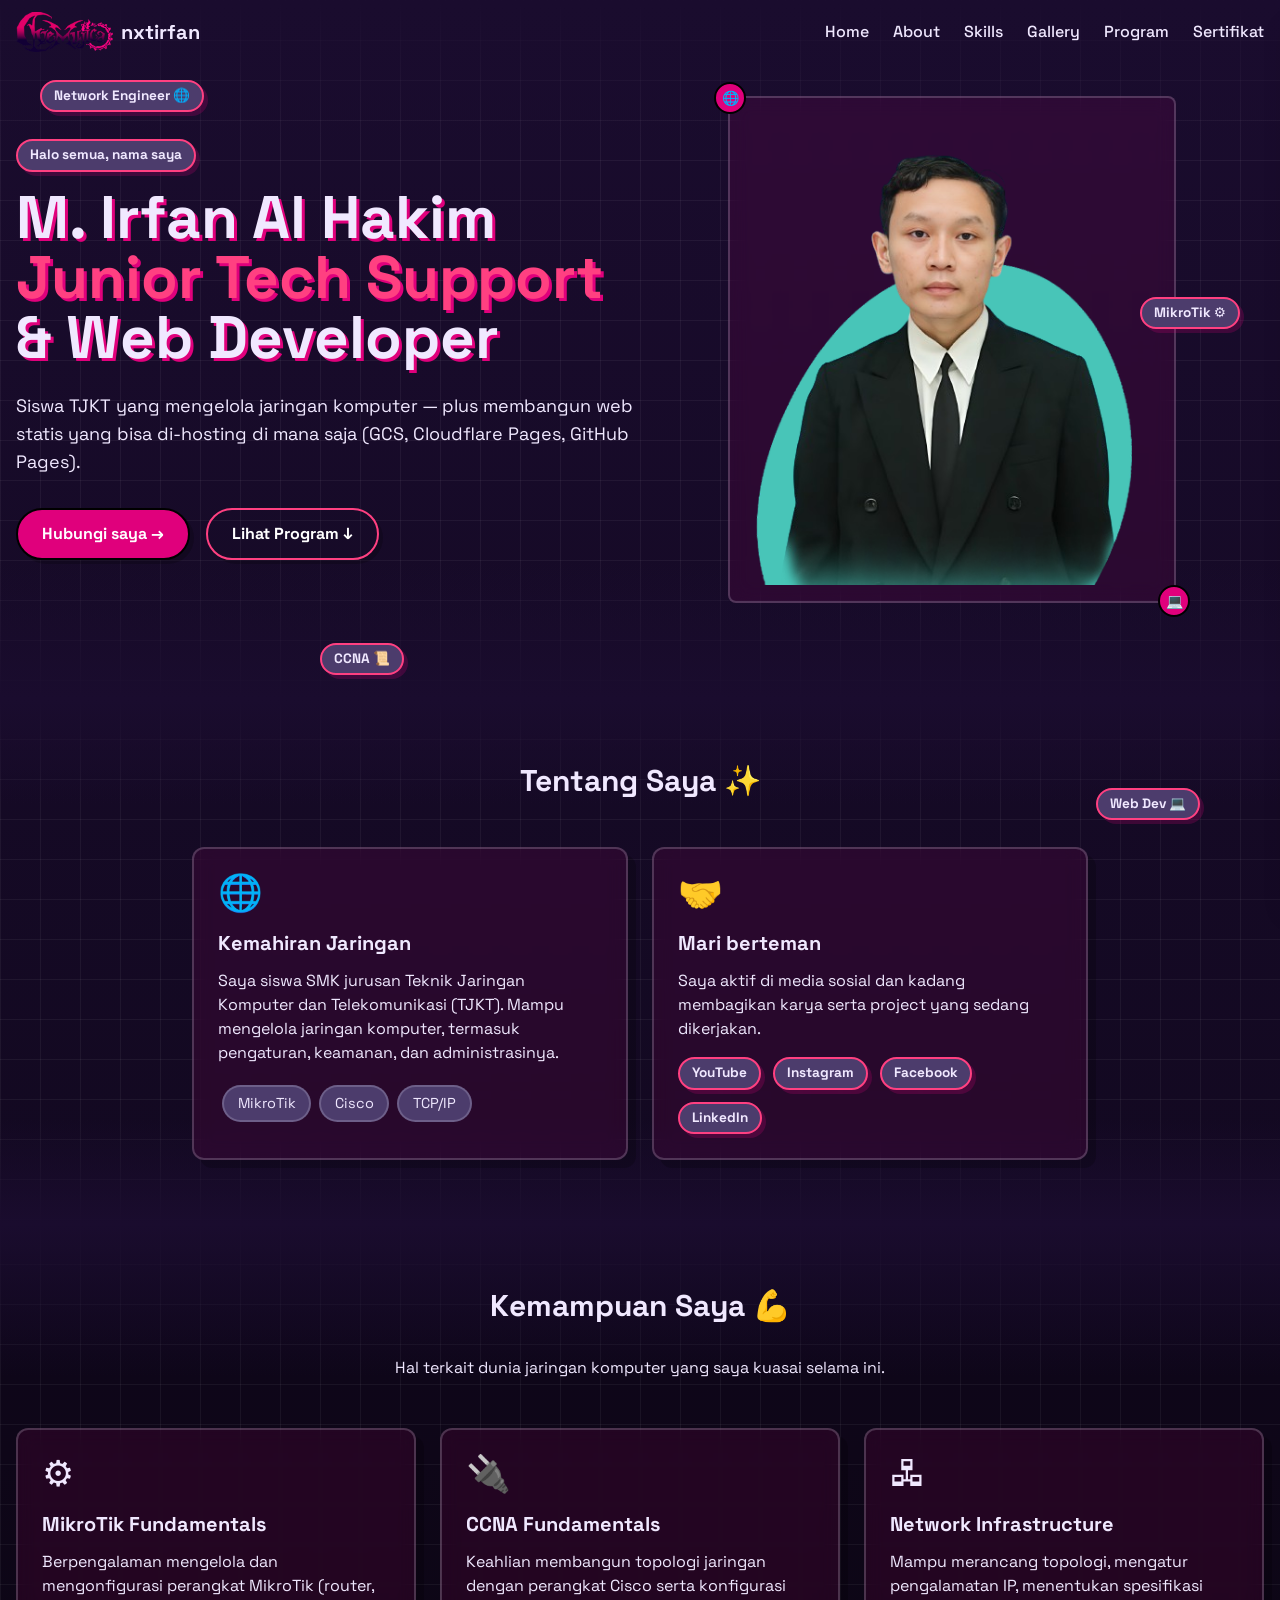
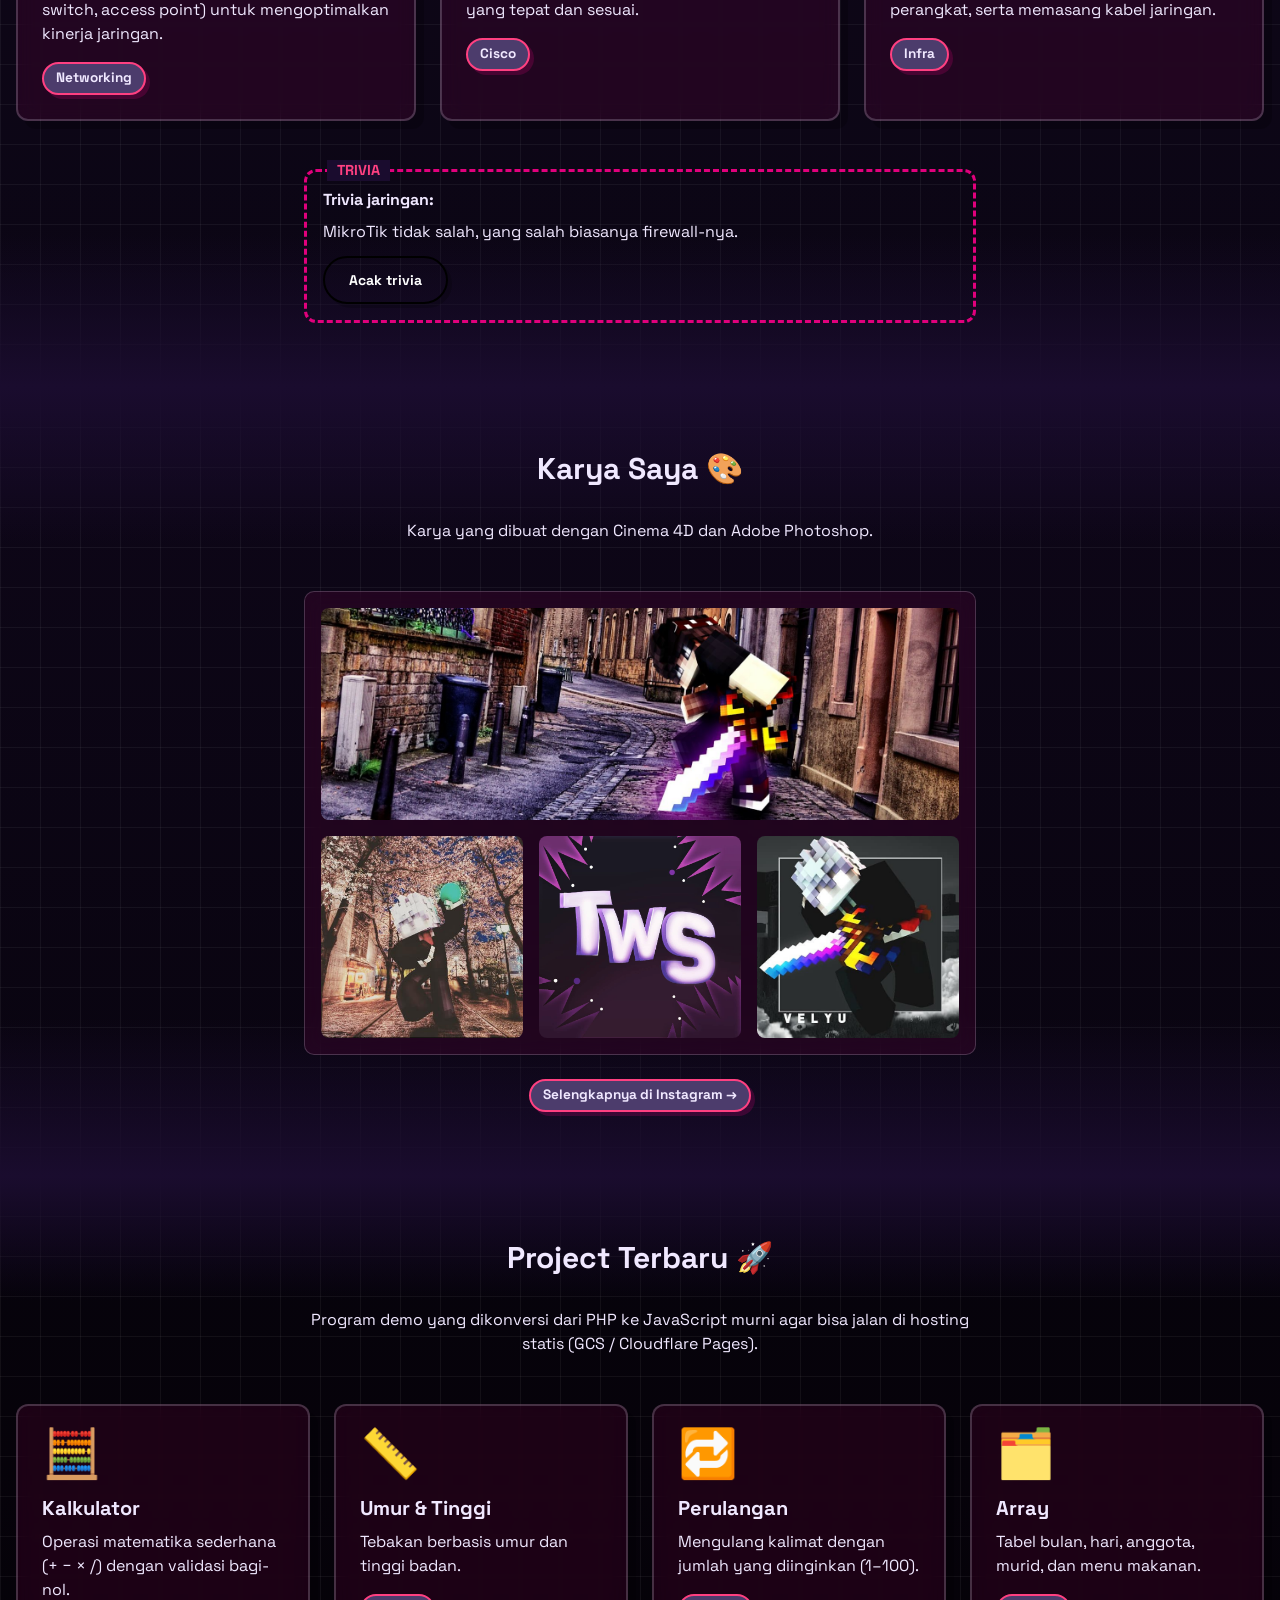
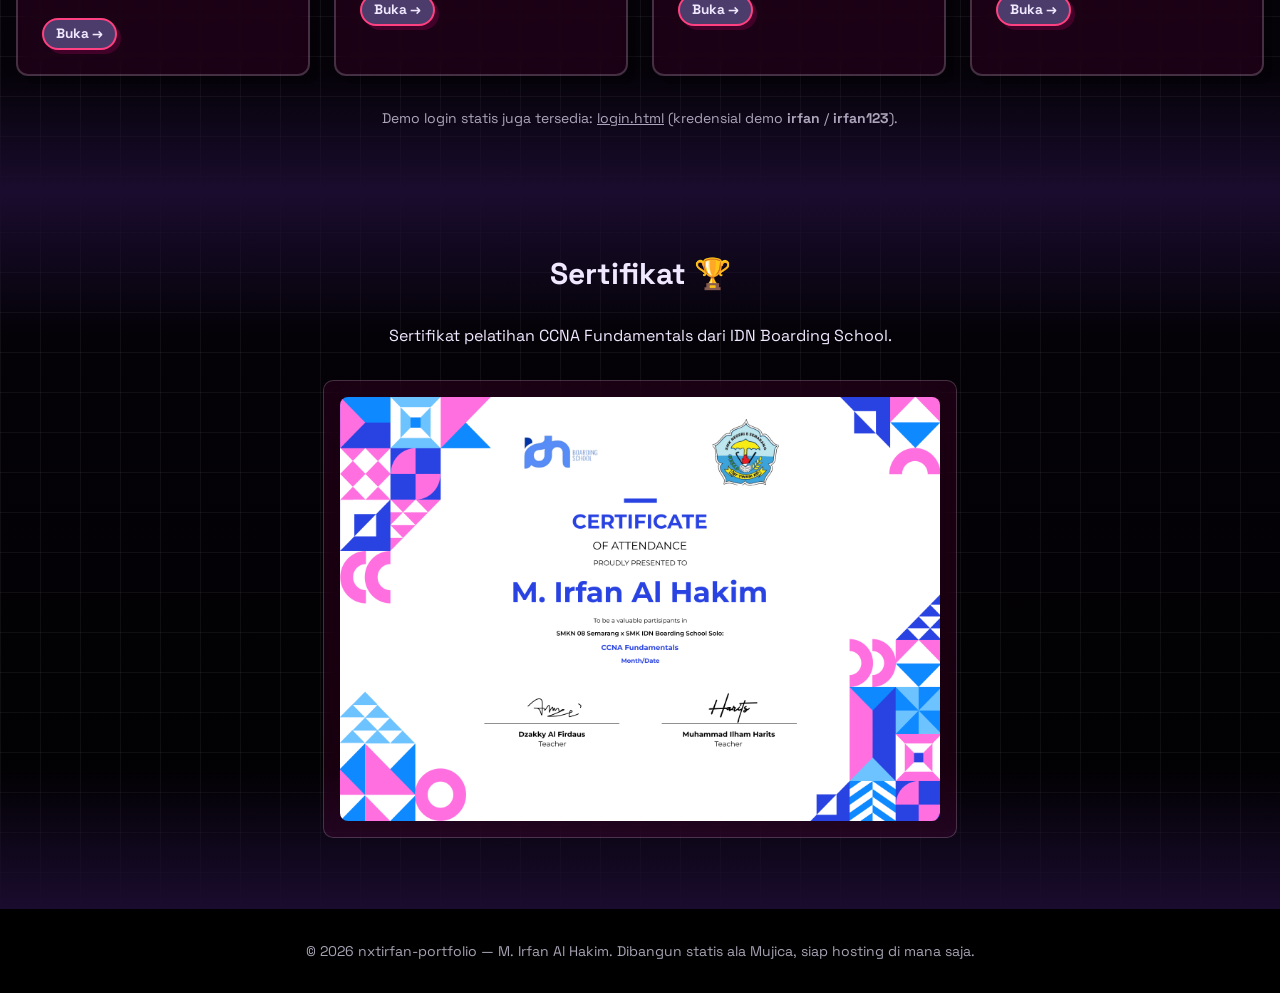
==== index.html @ bbf97cae "feat: nxtirfan-portfolio statis ala mujica (konten muhirfan, siap GCS/Cloudflare/GitHub Pages)" ====
<!DOCTYPE html>
<html lang="id">
<head>
  <meta charset="UTF-8">
  <meta name="viewport" content="width=device-width, initial-scale=1.0">
  <title>nxtirfan-portfolio — M. Irfan Al Hakim</title>
  <meta name="description" content="Portofolio M. Irfan Al Hakim: Junior Tech Support & Web Developer, TJKT networking, CCNA.">
  <link rel="icon" type="image/x-icon" href="assets/img/yuki.png">
  <link rel="preconnect" href="https://fonts.googleapis.com">
  <link href="https://fonts.googleapis.com/css2?family=Space+Grotesk:wght@300;400;500;600;700&display=swap" rel="stylesheet">
  <script src="assets/js/tailwind.js"></script>
  <link rel="stylesheet" href="assets/css/mujica.css">
</head>
<body>
  <!-- Floating badges -->
  <div class="mujica-floating-badge hidden md:block" style="top:5rem;left:2.5rem;animation-delay:0s">
    <span class="mujica-badge hover-scale">Network Engineer 🌐</span>
  </div>
  <div class="mujica-floating-badge hidden md:block" style="top:33%;right:2.5rem;animation-delay:1s">
    <span class="mujica-badge hover-scale">MikroTik ⚙️</span>
  </div>
  <div class="mujica-floating-badge hidden md:block" style="bottom:25%;left:25%;animation-delay:2s">
    <span class="mujica-badge hover-scale">CCNA 📜</span>
  </div>
  <div class="mujica-floating-badge hidden md:block" style="bottom:5rem;right:5rem;animation-delay:3s">
    <span class="mujica-badge hover-scale">Web Dev 💻</span>
  </div>

  <!-- Nav -->
  <nav class="bg-transparent fixed top-0 w-full border-b border-transparent transition-all duration-300 z-50">
    <div class="container mx-auto px-4 py-3 flex justify-between items-center">
      <a href="#home" class="flex items-center hover-scale">
        <img src="assets/img/avemujica.png" alt="nxtirfan logo" class="h-10">
        <span class="ml-2 font-bold text-xl">nxtirfan</span>
      </a>
      <div class="hidden md:flex space-x-6">
        <a href="#home" class="font-medium hover:text-am-pink transition-colors">Home</a>
        <a href="#about" class="font-medium hover:text-am-pink transition-colors">About</a>
        <a href="#skills" class="font-medium hover:text-am-pink transition-colors">Skills</a>
        <a href="#gallery" class="font-medium hover:text-am-pink transition-colors">Gallery</a>
        <a href="#program" class="font-medium hover:text-am-pink transition-colors">Program</a>
        <a href="#sertifikat" class="font-medium hover:text-am-pink transition-colors">Sertifikat</a>
      </div>
      <div class="md:hidden">
        <button id="mujica-menu-btn" class="focus:outline-none hover-scale" aria-label="Buka menu">
          <svg class="w-6 h-6" fill="none" stroke="currentColor" viewBox="0 0 24 24"><path stroke-linecap="round" stroke-linejoin="round" stroke-width="2" d="M4 6h16M4 12h16M4 18h16"/></svg>
        </button>
      </div>
    </div>
  </nav>

  <!-- Mobile drawer -->
  <div id="mujica-mobile-menu" class="mujica-nav fixed top-0 right-0 h-full w-64 mujica-glass border-l border-am-border z-50 p-4 shadow-xl" style="transform:translateX(100%);background:rgba(26,12,46,0.95)">
    <div class="flex justify-between items-center mb-6">
      <div class="flex items-center">
        <img src="assets/img/avemujica.png" alt="nxtirfan logo" class="h-8">
        <span class="ml-2 font-bold">nxtirfan</span>
      </div>
      <button id="mujica-close-btn" class="focus:outline-none hover-scale" aria-label="Tutup menu">
        <svg class="w-6 h-6" fill="none" stroke="currentColor" viewBox="0 0 24 24"><path stroke-linecap="round" stroke-linejoin="round" stroke-width="2" d="M6 18L18 6M6 6l12 12"/></svg>
      </button>
    </div>
    <div class="flex flex-col space-y-4">
      <a href="#home" class="font-medium hover:text-am-pink transition-colors py-2">Home</a>
      <a href="#about" class="font-medium hover:text-am-pink transition-colors py-2">About</a>
      <a href="#skills" class="font-medium hover:text-am-pink transition-colors py-2">Skills</a>
      <a href="#gallery" class="font-medium hover:text-am-pink transition-colors py-2">Gallery</a>
      <a href="#program" class="font-medium hover:text-am-pink transition-colors py-2">Program</a>
      <a href="#sertifikat" class="font-medium hover:text-am-pink transition-colors py-2">Sertifikat</a>
    </div>
    <div class="absolute bottom-4 left-4 right-4 text-center text-sm opacity-50">© 2026 nxtirfan-portfolio</div>
  </div>

  <!-- Hero -->
  <section id="home" class="section-grid-fade">
    <div class="grid-overlay"></div>
    <div class="container mx-auto px-4 py-16 md:py-24 flex flex-col md:flex-row items-center section-content" style="padding-top:6rem">
      <div class="md:w-1/2 mb-10 md:mb-0 relative z-10">
        <span class="mujica-badge">Halo semua, nama saya</span>
        <h1 class="text-4xl md:text-6xl font-bold mb-6 leading-tight hero-text" style="text-shadow:3px 3px 0px var(--am-magenta);margin-top:1rem">
          M. Irfan Al Hakim<br><span class="text-am-pink">Junior Tech Support</span><br>&amp; Web Developer
        </h1>
        <p class="text-lg mb-8">Siswa TJKT yang mengelola jaringan komputer — plus membangun web statis yang bisa di-hosting di mana saja (GCS, Cloudflare Pages, GitHub Pages).</p>
        <div class="flex flex-wrap gap-4">
          <a class="mujica-btn hover-scale" href="https://wa.link/pcx8nl" target="_blank" rel="noopener">Hubungi saya →</a>
          <a class="mujica-btn hover-scale" href="#program" style="background:transparent;border-color:var(--am-pink)">Lihat Program ↓</a>
        </div>
      </div>
      <div class="md:w-1/2 flex justify-center hover-scale relative z-10">
        <div class="w-full max-w-md mujica-glass p-4 border-2 border-am-border rounded-lg relative">
          <div class="absolute top-0 left-0 w-8 h-8 bg-am-magenta rounded-full flex items-center justify-center border-2 border-black" style="transform:translate(-50%,-50%);z-index:10"><span class="text-sm">🌐</span></div>
          <div class="absolute bottom-0 right-0 w-8 h-8 bg-am-magenta rounded-full flex items-center justify-center border-2 border-black" style="transform:translate(50%,50%);z-index:10"><span class="text-sm">💻</span></div>
          <img src="assets/img/irfanblob3.png" alt="M. Irfan Al Hakim" class="w-full rounded" width="400">
        </div>
      </div>
    </div>
  </section>

  <!-- About -->
  <section id="about" class="section-grid-fade py-16">
    <div class="grid-overlay"></div>
    <div class="container mx-auto px-4 section-content">
      <h2 class="text-3xl font-bold text-center mb-12">Tentang Saya ✨</h2>
      <div class="grid grid-cols-1 md:grid-cols-2 gap-6 max-w-4xl mx-auto">
        <div class="mujica-card mujica-glass p-6 hover-scale">
          <div class="text-4xl mb-4">🌐</div>
          <h3 class="text-xl font-bold mb-3">Kemahiran Jaringan</h3>
          <p>Saya siswa SMK jurusan Teknik Jaringan Komputer dan Telekomunikasi (TJKT). Mampu mengelola jaringan komputer, termasuk pengaturan, keamanan, dan administrasinya.</p>
          <div class="mt-4 flex flex-wrap">
            <span class="mujica-language-badge hover-scale">MikroTik</span>
            <span class="mujica-language-badge hover-scale">Cisco</span>
            <span class="mujica-language-badge hover-scale">TCP/IP</span>
          </div>
        </div>
        <div class="mujica-card mujica-glass p-6 hover-scale">
          <div class="text-4xl mb-4">🤝</div>
          <h3 class="text-xl font-bold mb-3">Mari berteman</h3>
          <p>Saya aktif di media sosial dan kadang membagikan karya serta project yang sedang dikerjakan.</p>
          <div class="mt-4 flex flex-wrap gap-3">
            <a class="mujica-badge hover-scale" href="https://www.youtube.com/@Arishvel" target="_blank" rel="noopener">YouTube</a>
            <a class="mujica-badge hover-scale" href="https://www.instagram.com/nxtirfan" target="_blank" rel="noopener">Instagram</a>
            <a class="mujica-badge hover-scale" href="https://www.facebook.com/arishuvel" target="_blank" rel="noopener">Facebook</a>
            <a class="mujica-badge hover-scale" href="https://www.linkedin.com/in/m-irfan-al-hakim-375ab029a/" target="_blank" rel="noopener">LinkedIn</a>
          </div>
        </div>
      </div>
    </div>
  </section>

  <!-- Skills -->
  <section id="skills" class="section-grid-fade py-16" style="background:rgba(0,0,0,0.2)">
    <div class="grid-overlay"></div>
    <div class="container mx-auto px-4 section-content">
      <h2 class="text-3xl font-bold text-center mb-8">Kemampuan Saya 💪</h2>
      <p class="text-center mb-12 max-w-2xl mx-auto">Hal terkait dunia jaringan komputer yang saya kuasai selama ini.</p>
      <div class="grid grid-cols-1 md:grid-cols-3 gap-6">
        <div class="mujica-card mujica-glass p-6 hover-scale">
          <div class="text-4xl mb-4">⚙️</div>
          <h3 class="text-xl font-bold mb-3">MikroTik Fundamentals</h3>
          <p>Berpengalaman mengelola dan mengonfigurasi perangkat MikroTik (router, switch, access point) untuk mengoptimalkan kinerja jaringan.</p>
          <p class="mt-4"><span class="mujica-badge">Networking</span></p>
        </div>
        <div class="mujica-card mujica-glass p-6 hover-scale">
          <div class="text-4xl mb-4">🔌</div>
          <h3 class="text-xl font-bold mb-3">CCNA Fundamentals</h3>
          <p>Keahlian membangun topologi jaringan dengan perangkat Cisco serta konfigurasi yang tepat dan sesuai.</p>
          <p class="mt-4"><span class="mujica-badge">Cisco</span></p>
        </div>
        <div class="mujica-card mujica-glass p-6 hover-scale">
          <div class="text-4xl mb-4">🖧</div>
          <h3 class="text-xl font-bold mb-3">Network Infrastructure</h3>
          <p>Mampu merancang topologi, mengatur pengalamatan IP, menentukan spesifikasi perangkat, serta memasang kabel jaringan.</p>
          <p class="mt-4"><span class="mujica-badge">Infra</span></p>
        </div>
      </div>
      <div class="mujica-joke-box max-w-2xl mx-auto mt-12 hover-scale">
        <p class="font-bold mb-2">Trivia jaringan:</p>
        <p id="mujica-joke-text">MikroTik tidak salah, yang salah biasanya firewall-nya.</p>
        <p class="mt-3"><button id="mujica-joke-btn" class="mujica-btn text-sm hover-scale" type="button">Acak trivia</button></p>
      </div>
    </div>
  </section>

  <!-- Gallery -->
  <section id="gallery" class="section-grid-fade py-16">
    <div class="grid-overlay"></div>
    <div class="container mx-auto px-4 section-content">
      <h2 class="text-3xl font-bold text-center mb-8">Karya Saya 🎨</h2>
      <p class="text-center mb-12 max-w-2xl mx-auto">Karya yang dibuat dengan Cinema 4D dan Adobe Photoshop.</p>
      <div class="max-w-2xl mx-auto mujica-glass p-4">
        <img class="w-full rounded-lg mb-4" src="assets/img/velyuuart1.jpg" alt="Karya 1">
        <div class="grid grid-cols-3 gap-4">
          <img class="w-full rounded-lg" src="assets/img/velyuuart2.png" alt="Karya 2">
          <img class="w-full rounded-lg" src="assets/img/velyuuart3.png" alt="Karya 3">
          <img class="w-full rounded-lg" src="assets/img/velyuuart4.png" alt="Karya 4">
        </div>
      </div>
      <p class="text-center mt-6"><a class="mujica-badge hover-scale" href="https://www.instagram.com/nxtirfan" target="_blank" rel="noopener">Selengkapnya di Instagram →</a></p>
    </div>
  </section>

  <!-- Program -->
  <section id="program" class="section-grid-fade py-16" style="background:rgba(0,0,0,0.2)">
    <div class="grid-overlay"></div>
    <div class="container mx-auto px-4 section-content">
      <h2 class="text-3xl font-bold text-center mb-8">Project Terbaru 🚀</h2>
      <p class="text-center mb-12 max-w-2xl mx-auto">Program demo yang dikonversi dari PHP ke JavaScript murni agar bisa jalan di hosting statis (GCS / Cloudflare Pages).</p>
      <div class="grid grid-cols-1 md:grid-cols-2 lg:grid-cols-4 gap-6">
        <a href="kalkulator.html" class="mujica-card mujica-glass p-6 mujica-shop-item hover-scale block">
          <div class="text-5xl mb-4">🧮</div>
          <h3 class="text-xl font-bold mb-2">Kalkulator</h3>
          <p class="mb-4">Operasi matematika sederhana (+ − × /) dengan validasi bagi-nol.</p>
          <span class="mujica-badge">Buka →</span>
        </a>
        <a href="umur-tinggi.html" class="mujica-card mujica-glass p-6 mujica-shop-item hover-scale block">
          <div class="text-5xl mb-4">📏</div>
          <h3 class="text-xl font-bold mb-2">Umur &amp; Tinggi</h3>
          <p class="mb-4">Tebakan berbasis umur dan tinggi badan.</p>
          <span class="mujica-badge">Buka →</span>
        </a>
        <a href="perulangan.html" class="mujica-card mujica-glass p-6 mujica-shop-item hover-scale block">
          <div class="text-5xl mb-4">🔁</div>
          <h3 class="text-xl font-bold mb-2">Perulangan</h3>
          <p class="mb-4">Mengulang kalimat dengan jumlah yang diinginkan (1–100).</p>
          <span class="mujica-badge">Buka →</span>
        </a>
        <a href="array.html" class="mujica-card mujica-glass p-6 mujica-shop-item hover-scale block">
          <div class="text-5xl mb-4">🗂️</div>
          <h3 class="text-xl font-bold mb-2">Array</h3>
          <p class="mb-4">Tabel bulan, hari, anggota, murid, dan menu makanan.</p>
          <span class="mujica-badge">Buka →</span>
        </a>
      </div>
      <p class="text-center mt-8 text-sm opacity-70">Demo login statis juga tersedia: <a href="login.html" class="underline">login.html</a> (kredensial demo <b>irfan</b> / <b>irfan123</b>).</p>
    </div>
  </section>

  <!-- Sertifikat -->
  <section id="sertifikat" class="section-grid-fade py-16">
    <div class="grid-overlay"></div>
    <div class="container mx-auto px-4 section-content text-center">
      <h2 class="text-3xl font-bold mb-8">Sertifikat 🏆</h2>
      <p class="mb-8 max-w-2xl mx-auto">Sertifikat pelatihan CCNA Fundamentals dari IDN Boarding School.</p>
      <div class="inline-block mujica-glass p-4 hover-scale">
        <img class="rounded-lg" src="assets/img/CCNA.png" alt="Sertifikat CCNA Fundamentals" width="600">
      </div>
    </div>
  </section>

  <footer class="py-8 text-center text-sm opacity-70">
    <p>© 2026 nxtirfan-portfolio — M. Irfan Al Hakim. Dibangun statis ala Mujica, siap hosting di mana saja.</p>
  </footer>

  <script src="assets/js/main.js"></script>
</body>
</html>
---- assets/css/mujica.css ----
/* nxtirfan-portfolio — tema adaptasi dari nxtirfan-mujica (statis, tanpa build step) */
:root {
  --am-dark-purple: #1a0c2e;
  --am-mid-purple: #4c3c6c;
  --am-magenta: #e0007c;
  --am-pink: #ff4081;
  --am-foreground: #f0e8ff;
  --am-glass-bg: rgba(224, 0, 124, 0.10);
  --am-border: rgba(240, 232, 255, 0.20);
  --background: #1a0c2e;
  --foreground: #f0e8ff;
}

* { box-sizing: border-box; }

body {
  background-color: var(--am-dark-purple);
  background-image: linear-gradient(180deg, var(--am-dark-purple) 0%, #000000 100%);
  position: relative;
  overflow-x: hidden;
  scroll-behavior: smooth;
  color: var(--am-foreground);
  font-family: 'Space Grotesk', 'Segoe UI', system-ui, sans-serif;
  margin: 0;
}

/* helper warna ala mujica (agar tidak tergantung Tailwind v4 @theme) */
.text-am-pink { color: var(--am-pink); }
.bg-am-dark-purple { background-color: var(--am-dark-purple); }
.bg-am-mid-purple { background-color: var(--am-mid-purple); }
.bg-am-magenta { background-color: var(--am-magenta); }
.border-am-border { border-color: var(--am-border); }

.mujica-bg-grid {
  background-image:
    linear-gradient(to right, rgba(240,232,255,0.05) 1px, transparent 1px),
    linear-gradient(to bottom, rgba(240,232,255,0.05) 1px, transparent 1px);
  background-size: 40px 40px;
}

.mujica-glass {
  background: var(--am-glass-bg);
  backdrop-filter: blur(10px);
  -webkit-backdrop-filter: blur(10px);
  border-radius: 10px;
  border: 1px solid var(--am-border);
}

.mujica-badge {
  background-color: var(--am-mid-purple);
  border: 2px solid var(--am-pink);
  color: var(--am-foreground);
  border-radius: 9999px;
  padding: 0.25rem 0.75rem;
  font-weight: 700;
  display: inline-block;
  box-shadow: 4px 4px 0px rgba(224,0,124,0.2);
  font-size: 0.85rem;
}

.mujica-card {
  border: 2px solid var(--am-border);
  border-radius: 12px;
  box-shadow: 8px 8px 0px rgba(0,0,0,0.2);
  transition: all 0.3s ease;
  color: var(--am-foreground);
}
.mujica-card:hover {
  transform: translate(-2px,-2px);
  box-shadow: 12px 12px 0px rgba(0,0,0,0.2);
  border-color: var(--am-magenta);
}

.mujica-btn {
  background-color: var(--am-magenta);
  color: #fff;
  font-weight: 700;
  border: 2px solid #000;
  border-radius: 9999px;
  padding: 0.75rem 1.5rem;
  box-shadow: 4px 4px 0px rgba(0,0,0,0.2);
  transition: all 0.3s ease;
  display: inline-block;
  text-decoration: none;
  cursor: pointer;
}
.mujica-btn:hover { background-color: var(--am-pink); transform: translate(-2px,-2px); box-shadow: 6px 6px 0px rgba(0,0,0,0.2); }

.mujica-nav { transition: all 0.5s ease; }
.mujica-nav.open { transform: translateX(0) !important; }

.mujica-floating-badge { position: fixed; animation: float 6s ease-in-out infinite; z-index: 20; }
@keyframes float {
  0% { transform: translateY(0px); }
  50% { transform: translateY(-15px); }
  100% { transform: translateY(0px); }
}

.mujica-joke-box {
  border: 3px dashed var(--am-magenta);
  border-radius: 12px;
  padding: 1rem;
  position: relative;
}
.mujica-joke-box::before {
  content: "TRIVIA";
  position: absolute;
  top: -12px;
  left: 20px;
  background: var(--am-dark-purple);
  color: var(--am-pink);
  padding: 0 10px;
  font-size: 0.9rem;
  font-weight: bold;
}

.mujica-language-badge {
  display: inline-flex;
  align-items: center;
  padding: 0.35rem 0.85rem;
  background: var(--am-mid-purple);
  border: 2px solid var(--am-border);
  border-radius: 9999px;
  margin: 0.25rem;
  font-size: 0.9rem;
}

.mujica-shop-item { transition: all 0.3s ease; }
.mujica-shop-item:hover { transform: scale(1.03); }

.hover-scale { transition: transform 0.3s ease; }
.hover-scale:hover { transform: scale(1.03); }

::-webkit-scrollbar { width: 8px; }
::-webkit-scrollbar-track { background: #000; }
::-webkit-scrollbar-thumb { background: var(--am-mid-purple); border-radius: 4px; }
::-webkit-scrollbar-thumb:hover { background: var(--am-magenta); }

nav.scrolled {
  background-color: rgba(26,12,46,0.85);
  backdrop-filter: blur(10px);
  -webkit-backdrop-filter: blur(10px);
  border-bottom: 1px solid var(--am-border);
  box-shadow: 0 1px 3px rgba(0,0,0,0.1);
}

.section-grid-fade { position: relative; overflow: hidden; }
.section-grid-fade::before {
  content: ""; position: absolute; top: 0; left: 0; right: 0; height: 20%;
  background: linear-gradient(to bottom, var(--am-dark-purple), transparent); z-index: 1;
}
.section-grid-fade::after {
  content: ""; position: absolute; bottom: 0; left: 0; right: 0; height: 20%;
  background: linear-gradient(to top, var(--am-dark-purple), transparent); z-index: 1;
}
.section-grid-fade > .grid-overlay {
  position: absolute; inset: 0;
  background-image:
    linear-gradient(to right, rgba(255,255,255,0.05) 1px, transparent 1px),
    linear-gradient(to bottom, rgba(255,255,255,0.05) 1px, transparent 1px);
  background-size: 40px 40px; z-index: 0;
}
.section-content { position: relative; z-index: 2; }

/* form + tabel demo program */
.mujica-input {
  width: 100%; padding: 0.6rem 0.75rem; border-radius: 0.5rem;
  border: 2px solid var(--am-border); background: rgba(0,0,0,0.35);
  color: var(--am-foreground);
}
.mujica-input::placeholder { color: rgba(240,232,255,0.45); }
.mujica-table { border-collapse: collapse; }
.mujica-table th, .mujica-table td { border: 2px solid var(--am-border); padding: 0.4rem 0.6rem; }
.mujica-table tr:first-child, .mujica-table thead tr { background: var(--am-magenta); }
.result-ok {
  margin-top: 1rem; text-align: center; font-weight: 700; font-size: 0.9rem;
  color: var(--am-dark-purple); background: var(--am-foreground);
  border: 2px solid var(--am-pink); border-radius: 0.5rem; padding: 0.6rem;
}
.result-err {
  margin-top: 1rem; text-align: center; font-size: 0.9rem;
  color: #fff; background: rgba(224,0,60,0.35);
  border: 2px solid #ff4081; border-radius: 0.5rem; padding: 0.6rem;
}

@media (max-width: 768px) {
  .hero-text { font-size: 2.5rem !important; line-height: 1.2; }
}
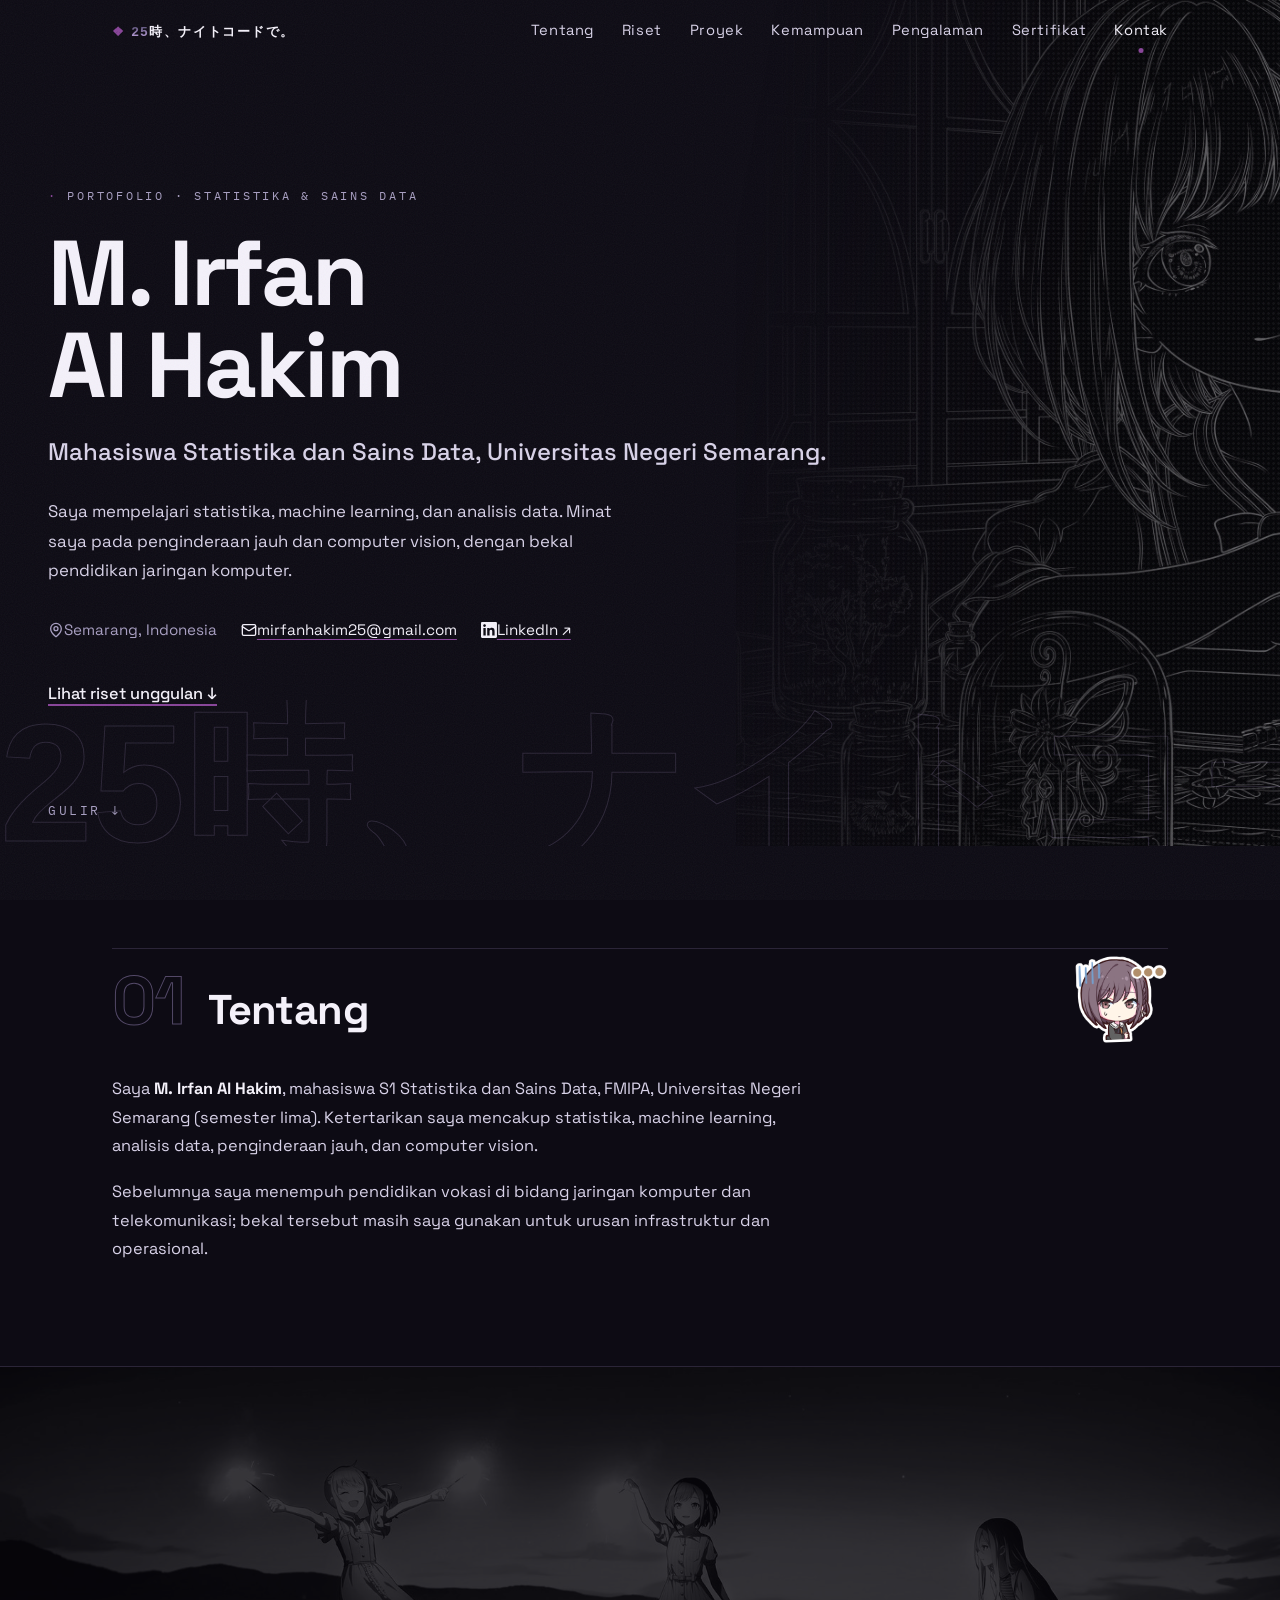
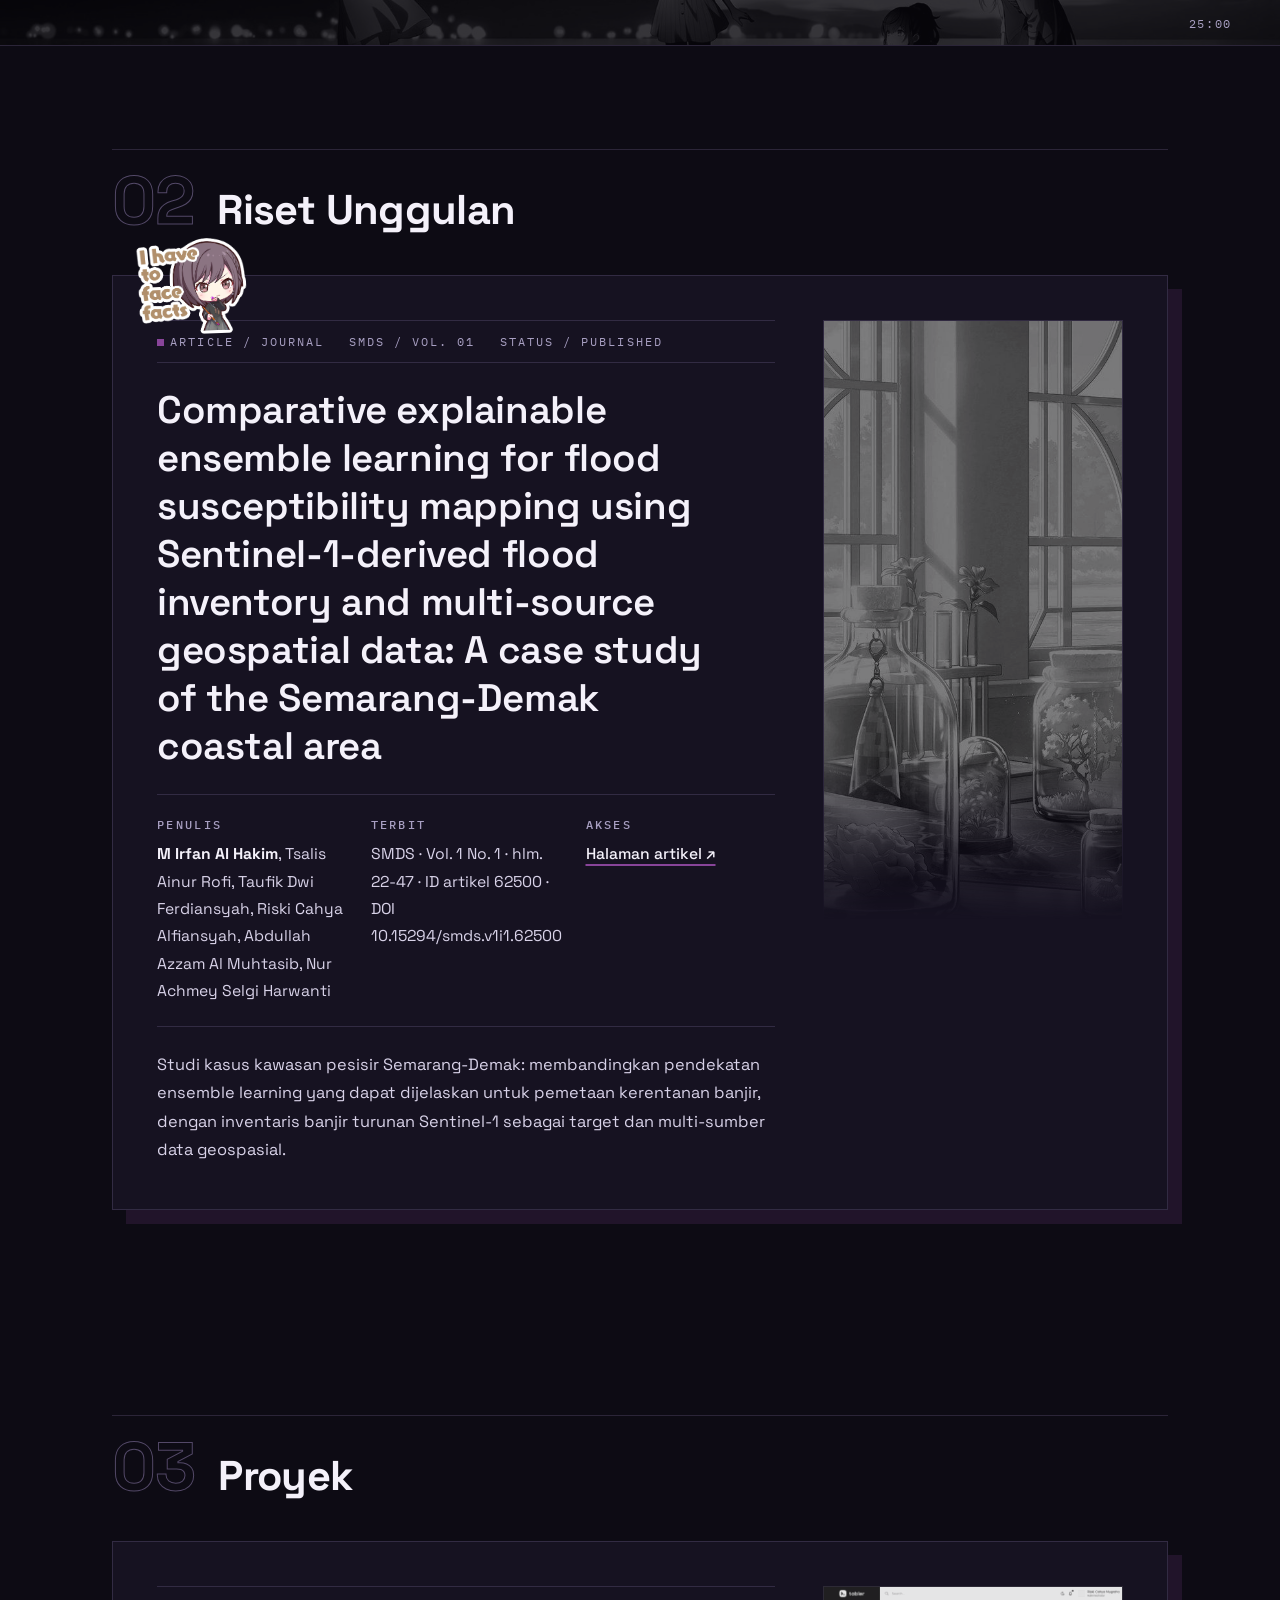
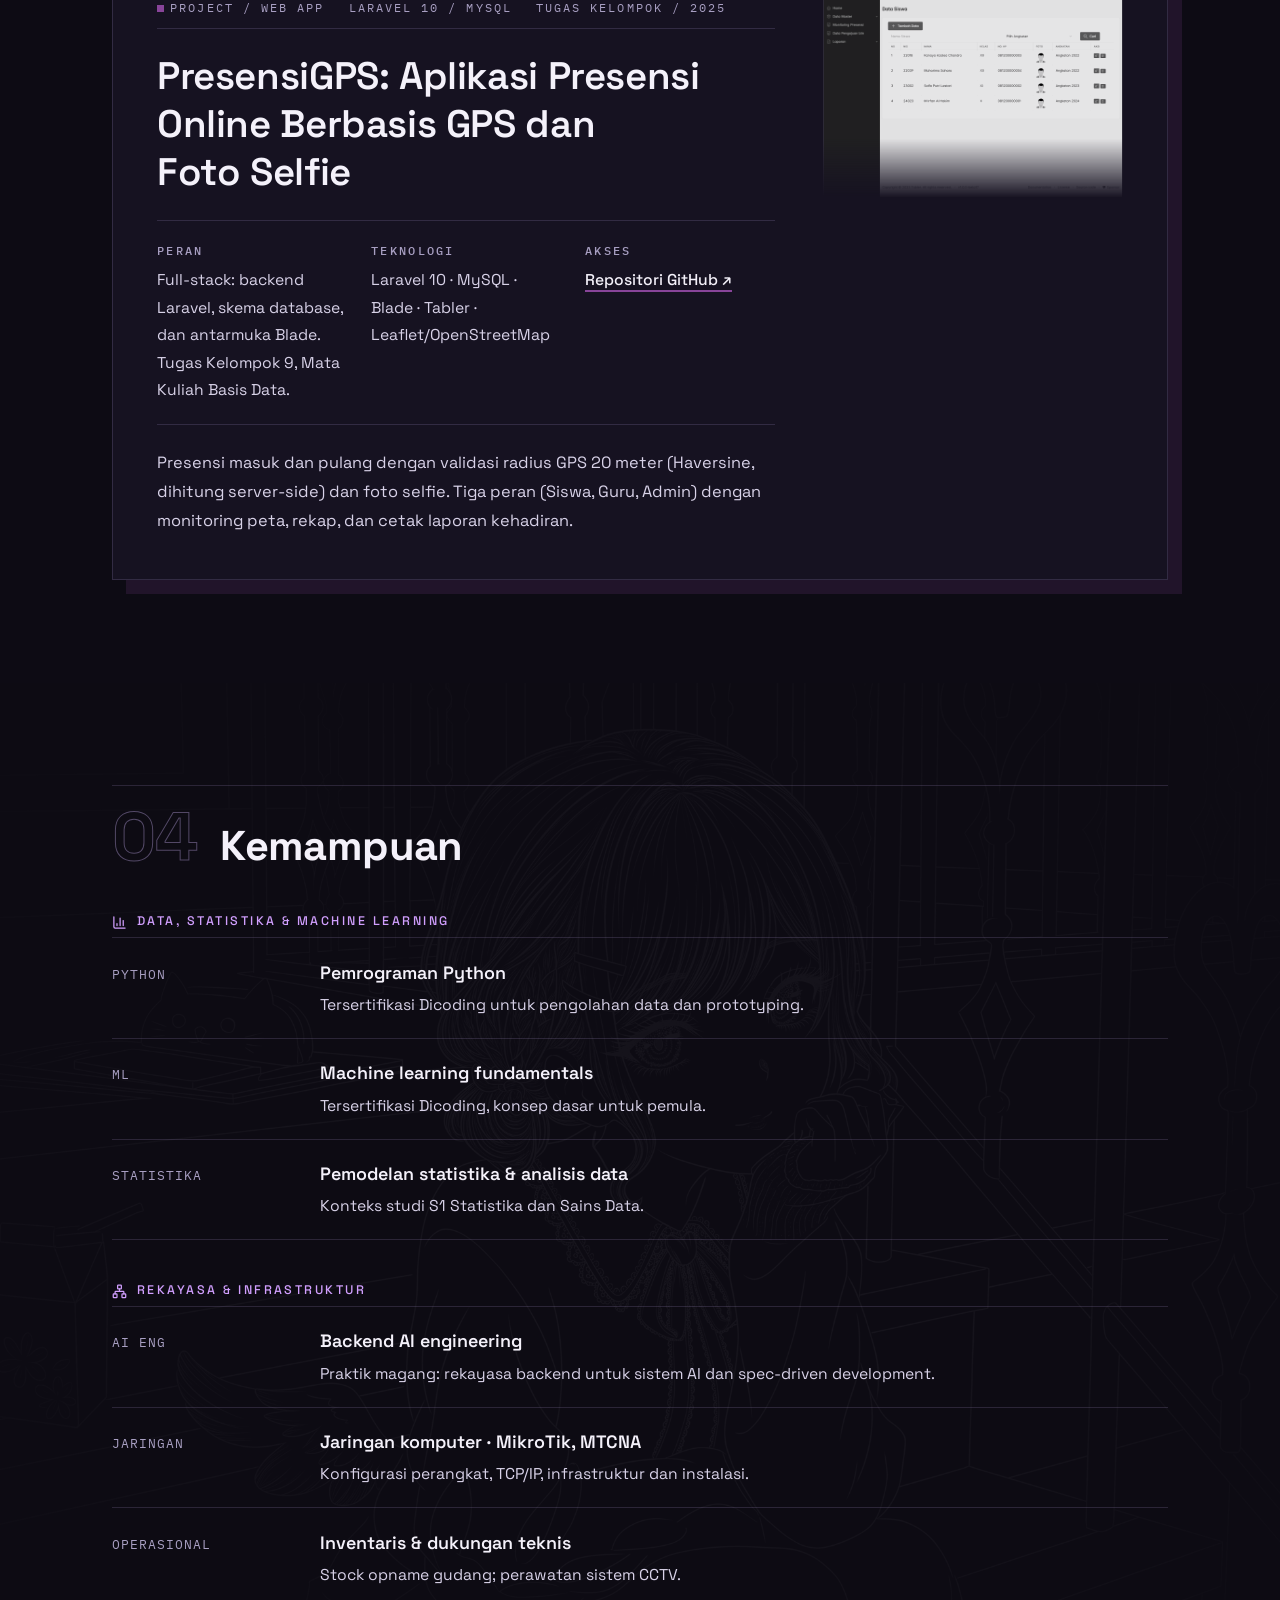
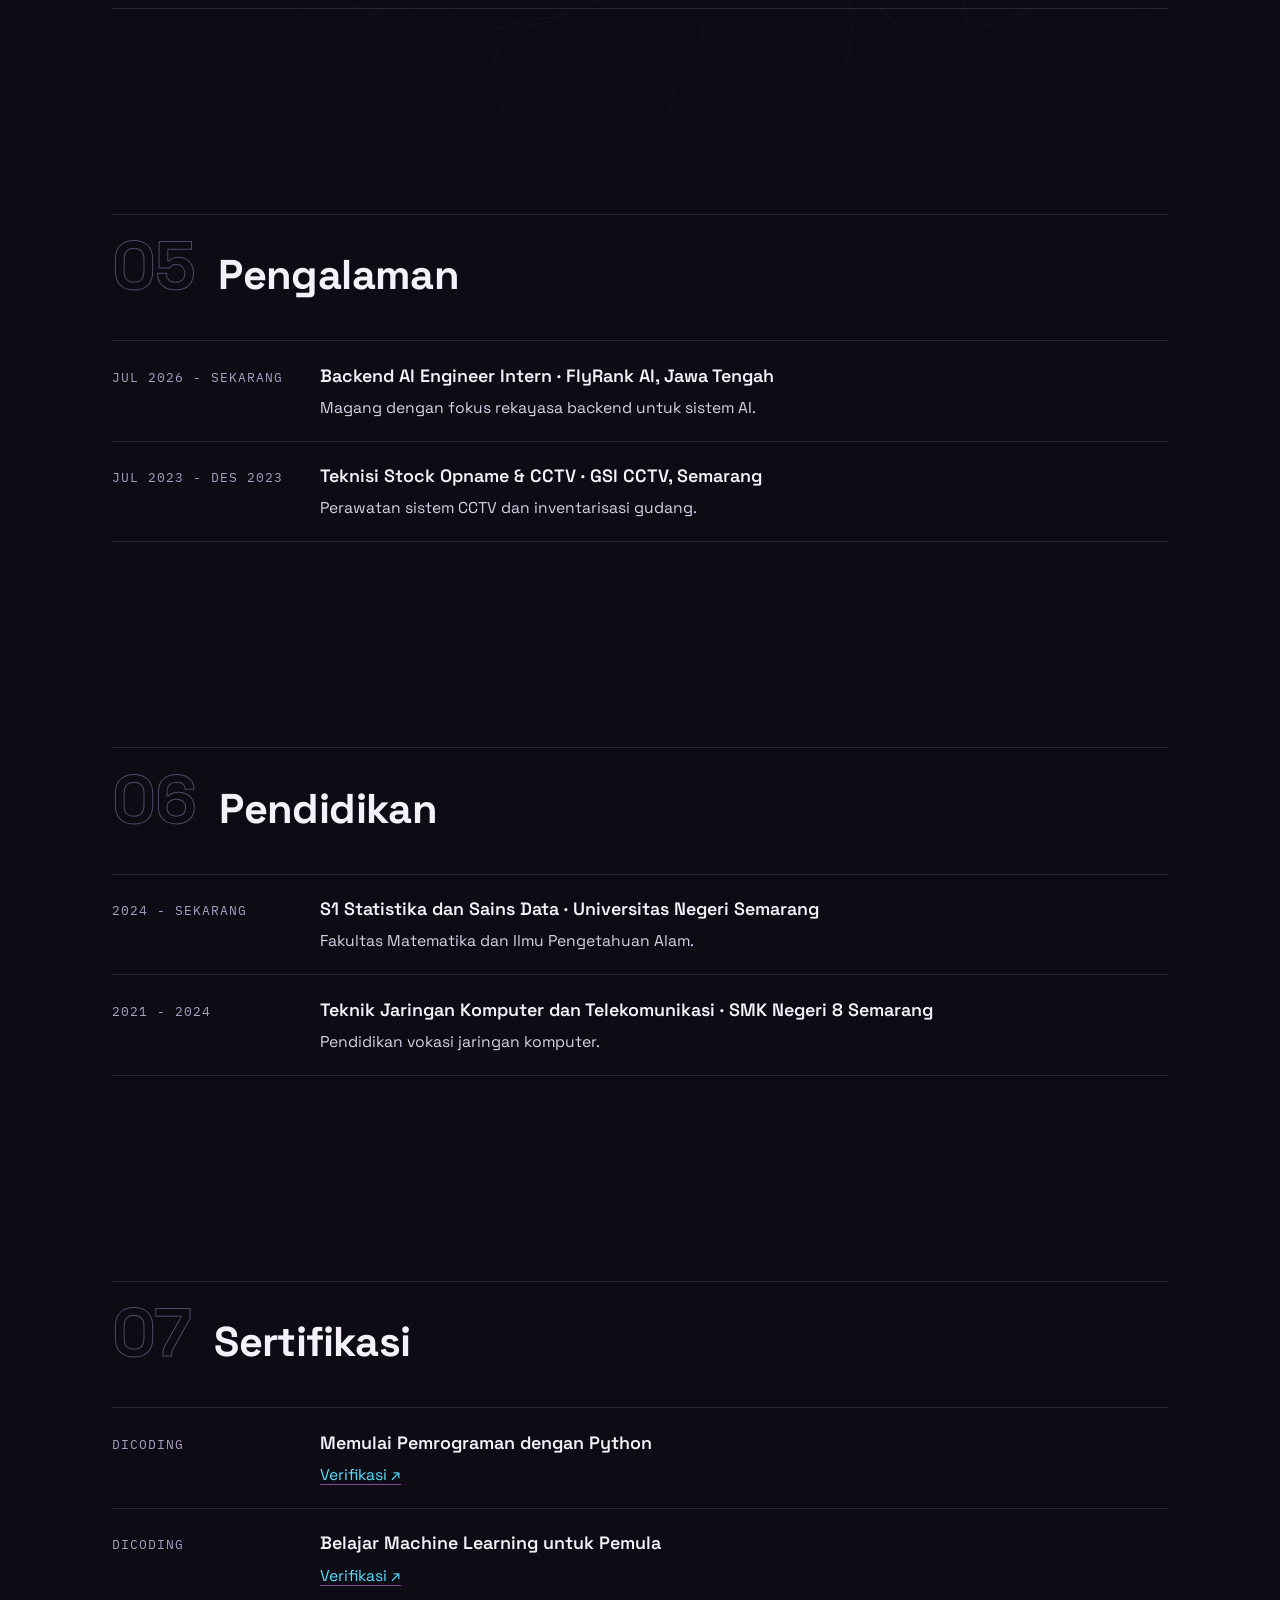
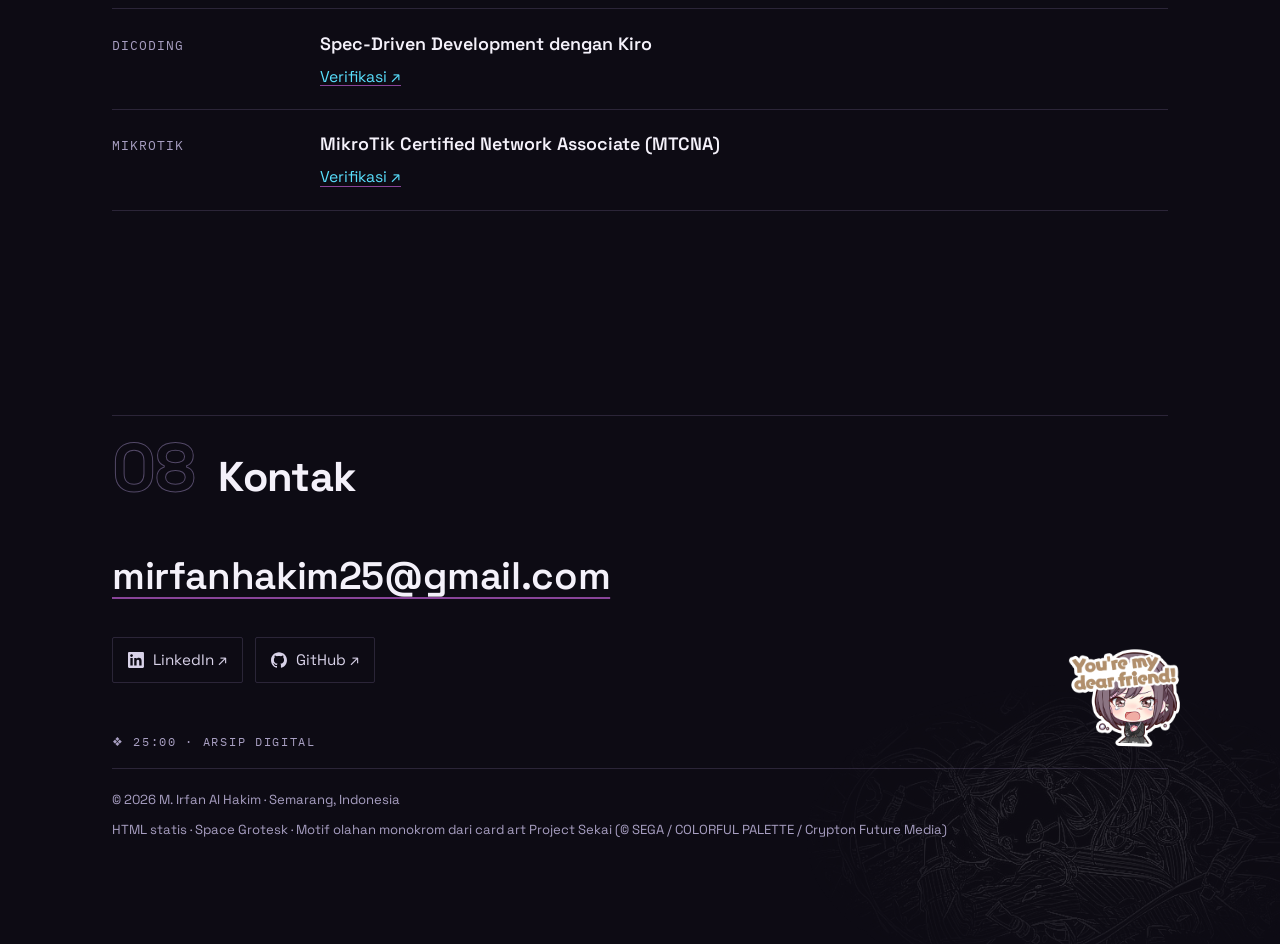
==== commit d823278e: "refactor: redesign portofolio editorial + tambah seksi Proyek PresensiGPS" ====
--- a/index.html
+++ b/index.html
@@ -3,233 +3,328 @@
 <head>
   <meta charset="UTF-8">
   <meta name="viewport" content="width=device-width, initial-scale=1.0">
-  <title>nxtirfan-portfolio — M. Irfan Al Hakim</title>
-  <meta name="description" content="Portofolio M. Irfan Al Hakim: Junior Tech Support & Web Developer, TJKT networking, CCNA.">
-  <link rel="icon" type="image/x-icon" href="assets/img/yuki.png">
+  <title>M. Irfan Al Hakim · Statistika &amp; Sains Data</title>
+  <meta name="description" content="Portofolio M. Irfan Al Hakim, mahasiswa Statistika dan Sains Data UNNES: riset kerentanan banjir Semarang-Demak (SMDS), aplikasi presensi GPS Laravel, machine learning, jaringan komputer.">
+  <meta name="theme-color" content="#0d0b14">
+  <meta property="og:type" content="website">
+  <meta property="og:title" content="M. Irfan Al Hakim · Statistika & Sains Data">
+  <meta property="og:description" content="Portofolio M. Irfan Al Hakim: riset kerentanan banjir Semarang-Demak (SMDS), aplikasi presensi GPS Laravel, machine learning, jaringan komputer.">
+  <meta property="og:image" content="https://nxtirfan.github.io/nxtirfan-portfolio/assets/img/og-image.jpg">
+  <meta name="twitter:card" content="summary_large_image">
+  <link rel="icon" type="image/svg+xml" href="assets/img/niigo.svg">
   <link rel="preconnect" href="https://fonts.googleapis.com">
-  <link href="https://fonts.googleapis.com/css2?family=Space+Grotesk:wght@300;400;500;600;700&display=swap" rel="stylesheet">
-  <script src="assets/js/tailwind.js"></script>
-  <link rel="stylesheet" href="assets/css/mujica.css">
+  <link rel="preconnect" href="https://fonts.gstatic.com" crossorigin>
+  <link href="https://fonts.googleapis.com/css2?family=Space+Grotesk:wght@400;500;600;700&family=IBM+Plex+Mono:wght@400;500&display=swap" rel="stylesheet">
+  <link rel="stylesheet" href="assets/css/main.css">
 </head>
 <body>
-  <!-- Floating badges -->
-  <div class="mujica-floating-badge hidden md:block" style="top:5rem;left:2.5rem;animation-delay:0s">
-    <span class="mujica-badge hover-scale">Network Engineer 🌐</span>
+  <a class="skip-link" href="#konten">Lewati ke konten</a>
+
+  <header class="site-header">
+    <div class="wrap">
+      <a class="brand" href="#atas" aria-label="Kembali ke atas, 25時、ナイトコードで。"><span class="brand-glyph" aria-hidden="true">❖</span><span aria-hidden="true"><span class="brand-num">2</span><span class="brand-num">5</span>時、ナイトコードで。</span></a>
+      <nav class="site-nav" aria-label="Navigasi utama">
+        <a href="#tentang" data-section="tentang">Tentang</a>
+        <a href="#riset" data-section="riset">Riset</a>
+        <a href="#proyek" data-section="proyek">Proyek</a>
+        <a href="#kemampuan" data-section="kemampuan">Kemampuan</a>
+        <a href="#pengalaman" data-section="pengalaman">Pengalaman</a>
+        <a href="#sertifikat" data-section="sertifikat">Sertifikat</a>
+        <a href="#kontak" data-section="kontak">Kontak</a>
+      </nav>
+      <button class="nav-toggle" id="navToggle" aria-label="Buka menu" aria-expanded="false" aria-controls="navDrawer"><span class="bar"></span><span class="bar"></span><span class="bar"></span></button>
+    </div>
+  </header>
+
+  <div class="nav-drawer" id="navDrawer" aria-hidden="true">
+    <div class="drawer-head">
+      <span class="brand" aria-hidden="true"><span class="brand-glyph">❖</span>25時、ナイトコードで。</span>
+      <button class="drawer-close" id="navClose" aria-label="Tutup menu">×</button>
+    </div>
+    <a class="drawer-link" href="#tentang" data-section="tentang">Tentang</a>
+    <a class="drawer-link" href="#riset" data-section="riset">Riset</a>
+    <a class="drawer-link" href="#proyek" data-section="proyek">Proyek</a>
+    <a class="drawer-link" href="#kemampuan" data-section="kemampuan">Kemampuan</a>
+    <a class="drawer-link" href="#pengalaman" data-section="pengalaman">Pengalaman</a>
+    <a class="drawer-link" href="#sertifikat" data-section="sertifikat">Sertifikat</a>
+    <a class="drawer-link" href="#kontak" data-section="kontak">Kontak</a>
   </div>
-  <div class="mujica-floating-badge hidden md:block" style="top:33%;right:2.5rem;animation-delay:1s">
-    <span class="mujica-badge hover-scale">MikroTik ⚙️</span>
-  </div>
-  <div class="mujica-floating-badge hidden md:block" style="bottom:25%;left:25%;animation-delay:2s">
-    <span class="mujica-badge hover-scale">CCNA 📜</span>
-  </div>
-  <div class="mujica-floating-badge hidden md:block" style="bottom:5rem;right:5rem;animation-delay:3s">
-    <span class="mujica-badge hover-scale">Web Dev 💻</span>
-  </div>
-
-  <!-- Nav -->
-  <nav class="bg-transparent fixed top-0 w-full border-b border-transparent transition-all duration-300 z-50">
-    <div class="container mx-auto px-4 py-3 flex justify-between items-center">
-      <a href="#home" class="flex items-center hover-scale">
-        <img src="assets/img/avemujica.png" alt="nxtirfan logo" class="h-10">
-        <span class="ml-2 font-bold text-xl">nxtirfan</span>
-      </a>
-      <div class="hidden md:flex space-x-6">
-        <a href="#home" class="font-medium hover:text-am-pink transition-colors">Home</a>
-        <a href="#about" class="font-medium hover:text-am-pink transition-colors">About</a>
-        <a href="#skills" class="font-medium hover:text-am-pink transition-colors">Skills</a>
-        <a href="#gallery" class="font-medium hover:text-am-pink transition-colors">Gallery</a>
-        <a href="#program" class="font-medium hover:text-am-pink transition-colors">Program</a>
-        <a href="#sertifikat" class="font-medium hover:text-am-pink transition-colors">Sertifikat</a>
-      </div>
-      <div class="md:hidden">
-        <button id="mujica-menu-btn" class="focus:outline-none hover-scale" aria-label="Buka menu">
-          <svg class="w-6 h-6" fill="none" stroke="currentColor" viewBox="0 0 24 24"><path stroke-linecap="round" stroke-linejoin="round" stroke-width="2" d="M4 6h16M4 12h16M4 18h16"/></svg>
-        </button>
-      </div>
+
+  <main id="konten">
+    <!-- Hero -->
+    <section class="hero" id="atas" aria-label="Pembuka">
+      <div class="hero-figure" aria-hidden="true">
+        <img src="assets/img/ena-hero-contour.jpg" alt="" fetchpriority="high">
+      </div>
+      <div class="wrap hero-inner">
+        <p class="hero-kicker"><span class="n">·</span> Portofolio · Statistika &amp; Sains Data</p>
+        <h1>M. Irfan<br>Al Hakim</h1>
+        <p class="hero-role">Mahasiswa Statistika dan Sains Data, Universitas Negeri Semarang.</p>
+        <p class="hero-lede">Saya mempelajari statistika, machine learning, dan analisis data. Minat saya pada penginderaan jauh dan computer vision, dengan bekal pendidikan jaringan komputer.</p>
+        <ul class="hero-meta">
+          <li><svg class="ic" viewBox="0 0 24 24" fill="none" stroke="currentColor" stroke-width="2" stroke-linecap="round" stroke-linejoin="round" aria-hidden="true"><path d="M20 10c0 4.993-5.539 10.193-7.399 11.799a1 1 0 0 1-1.202 0C9.539 20.193 4 14.993 4 10a8 8 0 0 1 16 0" /><circle cx="12" cy="10" r="3" /></svg>Semarang, Indonesia</li>
+          <li><a href="mailto:mirfanhakim25@gmail.com"><svg class="ic" viewBox="0 0 24 24" fill="none" stroke="currentColor" stroke-width="2" stroke-linecap="round" stroke-linejoin="round" aria-hidden="true"><path d="m22 7-8.991 5.727a2 2 0 0 1-2.009 0L2 7" /><rect x="2" y="4" width="20" height="16" rx="2" /></svg>mirfanhakim25@gmail.com</a></li>
+          <li><a href="https://www.linkedin.com/in/nxtirfan" target="_blank" rel="noopener"><svg class="ic" viewBox="0 0 24 24" fill="currentColor" aria-hidden="true"><path d="M20.447 20.452h-3.554v-5.569c0-1.328-.027-3.037-1.852-3.037-1.853 0-2.136 1.445-2.136 2.939v5.667H9.351V9h3.414v1.561h.046c.477-.9 1.637-1.85 3.37-1.85 3.601 0 4.267 2.37 4.267 5.455v6.286zM5.337 7.433c-1.144 0-2.063-.926-2.063-2.065 0-1.138.92-2.063 2.063-2.063 1.14 0 2.064.925 2.064 2.063 0 1.139-.925 2.065-2.064 2.065zm1.782 13.019H3.555V9h3.564v11.452zM22.225 0H1.771C.792 0 0 .774 0 1.729v20.542C0 23.227.792 24 1.771 24h20.451C23.2 24 24 23.227 24 22.271V1.729C24 .774 23.2 0 22.222 0h.003z" /></svg>LinkedIn ↗</a></li>
+        </ul>
+        <p class="hero-cta"><a class="link-arrow" href="#riset">Lihat riset unggulan ↓</a></p>
+      </div>
+      <p class="ghost" aria-hidden="true">25時、ナイトコードで。</p>
+      <a class="scroll-cue" href="#tentang" aria-label="Gulir ke bagian tentang">Gulir ↓</a>
+    </section>
+
+    <!-- 01 Tentang -->
+    <section class="section" id="tentang" aria-label="Tentang">
+      <div class="wrap">
+        <div class="section-head">
+          <span class="section-index">01</span>
+          <h2 class="section-title">Tentang</h2>
+        </div>
+        <div class="prose-narrow">
+          <p>Saya <strong class="owner">M. Irfan Al Hakim</strong>, mahasiswa S1 Statistika dan Sains Data, FMIPA, Universitas Negeri Semarang (semester lima). Ketertarikan saya mencakup statistika, machine learning, analisis data, penginderaan jauh, dan computer vision.</p>
+          <p>Sebelumnya saya menempuh pendidikan vokasi di bidang jaringan komputer dan telekomunikasi; bekal tersebut masih saya gunakan untuk urusan infrastruktur dan operasional.</p>
+        </div>
+        <img class="stamp stamp-about" src="assets/stamps/ena-stamp-about.png" alt="" aria-hidden="true" loading="lazy">
+      </div>
+    </section>
+
+    <div class="band" aria-hidden="true">
+      <img src="assets/img/ena-night-band.jpg" alt="">
+      <span class="band-mark tech">25:00</span>
     </div>
-  </nav>
-
-  <!-- Mobile drawer -->
-  <div id="mujica-mobile-menu" class="mujica-nav fixed top-0 right-0 h-full w-64 mujica-glass border-l border-am-border z-50 p-4 shadow-xl" style="transform:translateX(100%);background:rgba(26,12,46,0.95)">
-    <div class="flex justify-between items-center mb-6">
-      <div class="flex items-center">
-        <img src="assets/img/avemujica.png" alt="nxtirfan logo" class="h-8">
-        <span class="ml-2 font-bold">nxtirfan</span>
-      </div>
-      <button id="mujica-close-btn" class="focus:outline-none hover-scale" aria-label="Tutup menu">
-        <svg class="w-6 h-6" fill="none" stroke="currentColor" viewBox="0 0 24 24"><path stroke-linecap="round" stroke-linejoin="round" stroke-width="2" d="M6 18L18 6M6 6l12 12"/></svg>
-      </button>
-    </div>
-    <div class="flex flex-col space-y-4">
-      <a href="#home" class="font-medium hover:text-am-pink transition-colors py-2">Home</a>
-      <a href="#about" class="font-medium hover:text-am-pink transition-colors py-2">About</a>
-      <a href="#skills" class="font-medium hover:text-am-pink transition-colors py-2">Skills</a>
-      <a href="#gallery" class="font-medium hover:text-am-pink transition-colors py-2">Gallery</a>
-      <a href="#program" class="font-medium hover:text-am-pink transition-colors py-2">Program</a>
-      <a href="#sertifikat" class="font-medium hover:text-am-pink transition-colors py-2">Sertifikat</a>
-    </div>
-    <div class="absolute bottom-4 left-4 right-4 text-center text-sm opacity-50">© 2026 nxtirfan-portfolio</div>
-  </div>
-
-  <!-- Hero -->
-  <section id="home" class="section-grid-fade">
-    <div class="grid-overlay"></div>
-    <div class="container mx-auto px-4 py-16 md:py-24 flex flex-col md:flex-row items-center section-content" style="padding-top:6rem">
-      <div class="md:w-1/2 mb-10 md:mb-0 relative z-10">
-        <span class="mujica-badge">Halo semua, nama saya</span>
-        <h1 class="text-4xl md:text-6xl font-bold mb-6 leading-tight hero-text" style="text-shadow:3px 3px 0px var(--am-magenta);margin-top:1rem">
-          M. Irfan Al Hakim<br><span class="text-am-pink">Junior Tech Support</span><br>&amp; Web Developer
-        </h1>
-        <p class="text-lg mb-8">Siswa TJKT yang mengelola jaringan komputer — plus membangun web statis yang bisa di-hosting di mana saja (GCS, Cloudflare Pages, GitHub Pages).</p>
-        <div class="flex flex-wrap gap-4">
-          <a class="mujica-btn hover-scale" href="https://wa.link/pcx8nl" target="_blank" rel="noopener">Hubungi saya →</a>
-          <a class="mujica-btn hover-scale" href="#program" style="background:transparent;border-color:var(--am-pink)">Lihat Program ↓</a>
-        </div>
-      </div>
-      <div class="md:w-1/2 flex justify-center hover-scale relative z-10">
-        <div class="w-full max-w-md mujica-glass p-4 border-2 border-am-border rounded-lg relative">
-          <div class="absolute top-0 left-0 w-8 h-8 bg-am-magenta rounded-full flex items-center justify-center border-2 border-black" style="transform:translate(-50%,-50%);z-index:10"><span class="text-sm">🌐</span></div>
-          <div class="absolute bottom-0 right-0 w-8 h-8 bg-am-magenta rounded-full flex items-center justify-center border-2 border-black" style="transform:translate(50%,50%);z-index:10"><span class="text-sm">💻</span></div>
-          <img src="assets/img/irfanblob3.png" alt="M. Irfan Al Hakim" class="w-full rounded" width="400">
-        </div>
-      </div>
-    </div>
-  </section>
-
-  <!-- About -->
-  <section id="about" class="section-grid-fade py-16">
-    <div class="grid-overlay"></div>
-    <div class="container mx-auto px-4 section-content">
-      <h2 class="text-3xl font-bold text-center mb-12">Tentang Saya ✨</h2>
-      <div class="grid grid-cols-1 md:grid-cols-2 gap-6 max-w-4xl mx-auto">
-        <div class="mujica-card mujica-glass p-6 hover-scale">
-          <div class="text-4xl mb-4">🌐</div>
-          <h3 class="text-xl font-bold mb-3">Kemahiran Jaringan</h3>
-          <p>Saya siswa SMK jurusan Teknik Jaringan Komputer dan Telekomunikasi (TJKT). Mampu mengelola jaringan komputer, termasuk pengaturan, keamanan, dan administrasinya.</p>
-          <div class="mt-4 flex flex-wrap">
-            <span class="mujica-language-badge hover-scale">MikroTik</span>
-            <span class="mujica-language-badge hover-scale">Cisco</span>
-            <span class="mujica-language-badge hover-scale">TCP/IP</span>
-          </div>
-        </div>
-        <div class="mujica-card mujica-glass p-6 hover-scale">
-          <div class="text-4xl mb-4">🤝</div>
-          <h3 class="text-xl font-bold mb-3">Mari berteman</h3>
-          <p>Saya aktif di media sosial dan kadang membagikan karya serta project yang sedang dikerjakan.</p>
-          <div class="mt-4 flex flex-wrap gap-3">
-            <a class="mujica-badge hover-scale" href="https://www.youtube.com/@Arishvel" target="_blank" rel="noopener">YouTube</a>
-            <a class="mujica-badge hover-scale" href="https://www.instagram.com/nxtirfan" target="_blank" rel="noopener">Instagram</a>
-            <a class="mujica-badge hover-scale" href="https://www.facebook.com/arishuvel" target="_blank" rel="noopener">Facebook</a>
-            <a class="mujica-badge hover-scale" href="https://www.linkedin.com/in/m-irfan-al-hakim-375ab029a/" target="_blank" rel="noopener">LinkedIn</a>
-          </div>
-        </div>
-      </div>
-    </div>
-  </section>
-
-  <!-- Skills -->
-  <section id="skills" class="section-grid-fade py-16" style="background:rgba(0,0,0,0.2)">
-    <div class="grid-overlay"></div>
-    <div class="container mx-auto px-4 section-content">
-      <h2 class="text-3xl font-bold text-center mb-8">Kemampuan Saya 💪</h2>
-      <p class="text-center mb-12 max-w-2xl mx-auto">Hal terkait dunia jaringan komputer yang saya kuasai selama ini.</p>
-      <div class="grid grid-cols-1 md:grid-cols-3 gap-6">
-        <div class="mujica-card mujica-glass p-6 hover-scale">
-          <div class="text-4xl mb-4">⚙️</div>
-          <h3 class="text-xl font-bold mb-3">MikroTik Fundamentals</h3>
-          <p>Berpengalaman mengelola dan mengonfigurasi perangkat MikroTik (router, switch, access point) untuk mengoptimalkan kinerja jaringan.</p>
-          <p class="mt-4"><span class="mujica-badge">Networking</span></p>
-        </div>
-        <div class="mujica-card mujica-glass p-6 hover-scale">
-          <div class="text-4xl mb-4">🔌</div>
-          <h3 class="text-xl font-bold mb-3">CCNA Fundamentals</h3>
-          <p>Keahlian membangun topologi jaringan dengan perangkat Cisco serta konfigurasi yang tepat dan sesuai.</p>
-          <p class="mt-4"><span class="mujica-badge">Cisco</span></p>
-        </div>
-        <div class="mujica-card mujica-glass p-6 hover-scale">
-          <div class="text-4xl mb-4">🖧</div>
-          <h3 class="text-xl font-bold mb-3">Network Infrastructure</h3>
-          <p>Mampu merancang topologi, mengatur pengalamatan IP, menentukan spesifikasi perangkat, serta memasang kabel jaringan.</p>
-          <p class="mt-4"><span class="mujica-badge">Infra</span></p>
-        </div>
-      </div>
-      <div class="mujica-joke-box max-w-2xl mx-auto mt-12 hover-scale">
-        <p class="font-bold mb-2">Trivia jaringan:</p>
-        <p id="mujica-joke-text">MikroTik tidak salah, yang salah biasanya firewall-nya.</p>
-        <p class="mt-3"><button id="mujica-joke-btn" class="mujica-btn text-sm hover-scale" type="button">Acak trivia</button></p>
-      </div>
-    </div>
-  </section>
-
-  <!-- Gallery -->
-  <section id="gallery" class="section-grid-fade py-16">
-    <div class="grid-overlay"></div>
-    <div class="container mx-auto px-4 section-content">
-      <h2 class="text-3xl font-bold text-center mb-8">Karya Saya 🎨</h2>
-      <p class="text-center mb-12 max-w-2xl mx-auto">Karya yang dibuat dengan Cinema 4D dan Adobe Photoshop.</p>
-      <div class="max-w-2xl mx-auto mujica-glass p-4">
-        <img class="w-full rounded-lg mb-4" src="assets/img/velyuuart1.jpg" alt="Karya 1">
-        <div class="grid grid-cols-3 gap-4">
-          <img class="w-full rounded-lg" src="assets/img/velyuuart2.png" alt="Karya 2">
-          <img class="w-full rounded-lg" src="assets/img/velyuuart3.png" alt="Karya 3">
-          <img class="w-full rounded-lg" src="assets/img/velyuuart4.png" alt="Karya 4">
-        </div>
-      </div>
-      <p class="text-center mt-6"><a class="mujica-badge hover-scale" href="https://www.instagram.com/nxtirfan" target="_blank" rel="noopener">Selengkapnya di Instagram →</a></p>
-    </div>
-  </section>
-
-  <!-- Program -->
-  <section id="program" class="section-grid-fade py-16" style="background:rgba(0,0,0,0.2)">
-    <div class="grid-overlay"></div>
-    <div class="container mx-auto px-4 section-content">
-      <h2 class="text-3xl font-bold text-center mb-8">Project Terbaru 🚀</h2>
-      <p class="text-center mb-12 max-w-2xl mx-auto">Program demo yang dikonversi dari PHP ke JavaScript murni agar bisa jalan di hosting statis (GCS / Cloudflare Pages).</p>
-      <div class="grid grid-cols-1 md:grid-cols-2 lg:grid-cols-4 gap-6">
-        <a href="kalkulator.html" class="mujica-card mujica-glass p-6 mujica-shop-item hover-scale block">
-          <div class="text-5xl mb-4">🧮</div>
-          <h3 class="text-xl font-bold mb-2">Kalkulator</h3>
-          <p class="mb-4">Operasi matematika sederhana (+ − × /) dengan validasi bagi-nol.</p>
-          <span class="mujica-badge">Buka →</span>
-        </a>
-        <a href="umur-tinggi.html" class="mujica-card mujica-glass p-6 mujica-shop-item hover-scale block">
-          <div class="text-5xl mb-4">📏</div>
-          <h3 class="text-xl font-bold mb-2">Umur &amp; Tinggi</h3>
-          <p class="mb-4">Tebakan berbasis umur dan tinggi badan.</p>
-          <span class="mujica-badge">Buka →</span>
-        </a>
-        <a href="perulangan.html" class="mujica-card mujica-glass p-6 mujica-shop-item hover-scale block">
-          <div class="text-5xl mb-4">🔁</div>
-          <h3 class="text-xl font-bold mb-2">Perulangan</h3>
-          <p class="mb-4">Mengulang kalimat dengan jumlah yang diinginkan (1–100).</p>
-          <span class="mujica-badge">Buka →</span>
-        </a>
-        <a href="array.html" class="mujica-card mujica-glass p-6 mujica-shop-item hover-scale block">
-          <div class="text-5xl mb-4">🗂️</div>
-          <h3 class="text-xl font-bold mb-2">Array</h3>
-          <p class="mb-4">Tabel bulan, hari, anggota, murid, dan menu makanan.</p>
-          <span class="mujica-badge">Buka →</span>
-        </a>
-      </div>
-      <p class="text-center mt-8 text-sm opacity-70">Demo login statis juga tersedia: <a href="login.html" class="underline">login.html</a> (kredensial demo <b>irfan</b> / <b>irfan123</b>).</p>
-    </div>
-  </section>
-
-  <!-- Sertifikat -->
-  <section id="sertifikat" class="section-grid-fade py-16">
-    <div class="grid-overlay"></div>
-    <div class="container mx-auto px-4 section-content text-center">
-      <h2 class="text-3xl font-bold mb-8">Sertifikat 🏆</h2>
-      <p class="mb-8 max-w-2xl mx-auto">Sertifikat pelatihan CCNA Fundamentals dari IDN Boarding School.</p>
-      <div class="inline-block mujica-glass p-4 hover-scale">
-        <img class="rounded-lg" src="assets/img/CCNA.png" alt="Sertifikat CCNA Fundamentals" width="600">
-      </div>
-    </div>
-  </section>
-
-  <footer class="py-8 text-center text-sm opacity-70">
-    <p>© 2026 nxtirfan-portfolio — M. Irfan Al Hakim. Dibangun statis ala Mujica, siap hosting di mana saja.</p>
-  </footer>
+
+    <!-- 02 Riset Unggulan -->
+    <section class="section" id="riset" aria-label="Riset unggulan">
+      <div class="wrap">
+        <div class="section-head">
+          <span class="section-index">02</span>
+          <h2 class="section-title">Riset Unggulan</h2>
+        </div>
+        <article class="feature">
+          <img class="stamp stamp-research" src="assets/stamps/ena-stamp-research.png" alt="" aria-hidden="true" loading="lazy">
+          <div class="feature-main">
+            <p class="strip" aria-label="Status publikasi"><span><span class="sq" aria-hidden="true"></span>ARTICLE / JOURNAL</span><span>SMDS / VOL. 01</span><span>STATUS / PUBLISHED</span></p>
+            <h3 class="feature-title">Comparative explainable ensemble learning for flood susceptibility mapping using Sentinel-1-derived flood inventory and multi-source geospatial data: A case study of the Semarang-Demak coastal area</h3>
+            <div class="meta-grid">
+          <div>
+            <h3>Penulis</h3>
+            <p><strong class="owner">M Irfan Al Hakim</strong>, Tsalis Ainur Rofi, Taufik Dwi Ferdiansyah, Riski Cahya Alfiansyah, Abdullah Azzam Al Muhtasib, Nur Achmey Selgi Harwanti</p>
+          </div>
+          <div>
+            <h3>Terbit</h3>
+            <p>SMDS · Vol. 1 No. 1 · hlm. 22-47 · ID artikel 62500 · DOI 10.15294/smds.v1i1.62500</p>
+          </div>
+          <div>
+            <h3>Akses</h3>
+            <p class="link-row">
+              <a class="link-arrow" href="https://journal.unnes.ac.id/journals/smds/article/view/62500" target="_blank" rel="noopener">Halaman artikel ↗</a>
+            </p>
+          </div>
+        </div>
+        <p class="scope-note">Studi kasus kawasan pesisir Semarang-Demak: membandingkan pendekatan ensemble learning yang dapat dijelaskan untuk pemetaan kerentanan banjir, dengan inventaris banjir turunan Sentinel-1 sebagai target dan multi-sumber data geospasial.</p>
+          </div>
+          <figure class="feature-visual" aria-hidden="true">
+            <img class="visual" src="assets/img/ena-still.jpg" alt="" loading="lazy">
+          </figure>
+        </article>
+      </div>
+    </section>
+
+    <!-- 03 Proyek -->
+    <section class="section" id="proyek" aria-label="Proyek">
+      <div class="wrap">
+        <div class="section-head">
+          <span class="section-index">03</span>
+          <h2 class="section-title">Proyek</h2>
+        </div>
+        <article class="feature">
+          <div class="feature-main">
+            <p class="strip" aria-label="Konteks project"><span><span class="sq" aria-hidden="true"></span>PROJECT / WEB APP</span><span>LARAVEL 10 / MYSQL</span><span>TUGAS KELOMPOK / 2025</span></p>
+            <h3 class="feature-title">PresensiGPS: Aplikasi Presensi Online Berbasis GPS dan Foto Selfie</h3>
+            <div class="meta-grid">
+          <div>
+            <h3>Peran</h3>
+            <p>Full-stack: backend Laravel, skema database, dan antarmuka Blade. Tugas Kelompok 9, Mata Kuliah Basis Data.</p>
+          </div>
+          <div>
+            <h3>Teknologi</h3>
+            <p>Laravel 10 · MySQL · Blade · Tabler · Leaflet/OpenStreetMap</p>
+          </div>
+          <div>
+            <h3>Akses</h3>
+            <p class="link-row">
+              <a class="link-arrow" href="https://github.com/nxtirfan/presensi-gps-selfie" target="_blank" rel="noopener">Repositori GitHub ↗</a>
+            </p>
+          </div>
+        </div>
+        <p class="scope-note">Presensi masuk dan pulang dengan validasi radius GPS 20 meter (Haversine, dihitung server-side) dan foto selfie. Tiga peran (Siswa, Guru, Admin) dengan monitoring peta, rekap, dan cetak laporan kehadiran.</p>
+          </div>
+          <figure class="feature-visual">
+            <img class="visual visual--shot" src="assets/img/proyek-presensi.png" alt="Tangkapan layar halaman Data Siswa aplikasi PresensiGPS" loading="lazy">
+          </figure>
+        </article>
+      </div>
+    </section>
+
+    <!-- 04 Kemampuan -->
+    <section class="section" id="kemampuan" aria-label="Kemampuan">
+      <div class="wrap">
+        <div class="section-head">
+          <span class="section-index">04</span>
+          <h2 class="section-title">Kemampuan</h2>
+        </div>
+        <div class="cap-groups">
+          <div>
+            <h3><svg class="ic" viewBox="0 0 24 24" fill="none" stroke="currentColor" stroke-width="2" stroke-linecap="round" stroke-linejoin="round" aria-hidden="true"><path d="M3 3v16a2 2 0 0 0 2 2h16" /><path d="M18 17V9" /><path d="M13 17V5" /><path d="M8 17v-3" /></svg>Data, statistika &amp; machine learning</h3>
+            <ul class="rows">
+              <li>
+                <span class="row-key">Python</span>
+                <div><h3>Pemrograman Python</h3><p>Tersertifikasi Dicoding untuk pengolahan data dan prototyping.</p></div>
+              </li>
+              <li>
+                <span class="row-key">ML</span>
+                <div><h3>Machine learning fundamentals</h3><p>Tersertifikasi Dicoding, konsep dasar untuk pemula.</p></div>
+              </li>
+              <li>
+                <span class="row-key">Statistika</span>
+                <div><h3>Pemodelan statistika &amp; analisis data</h3><p>Konteks studi S1 Statistika dan Sains Data.</p></div>
+              </li>
+            </ul>
+          </div>
+          <div>
+            <h3><svg class="ic" viewBox="0 0 24 24" fill="none" stroke="currentColor" stroke-width="2" stroke-linecap="round" stroke-linejoin="round" aria-hidden="true"><rect x="16" y="16" width="6" height="6" rx="1" /><rect x="2" y="16" width="6" height="6" rx="1" /><rect x="9" y="2" width="6" height="6" rx="1" /><path d="M5 16v-3a1 1 0 0 1 1-1h12a1 1 0 0 1 1 1v3" /><path d="M12 12V8" /></svg>Rekayasa &amp; infrastruktur</h3>
+            <ul class="rows">
+              <li>
+                <span class="row-key">AI Eng</span>
+                <div><h3>Backend AI engineering</h3><p>Praktik magang: rekayasa backend untuk sistem AI dan spec-driven development.</p></div>
+              </li>
+              <li>
+                <span class="row-key">Jaringan</span>
+                <div><h3>Jaringan komputer · MikroTik, MTCNA</h3><p>Konfigurasi perangkat, TCP/IP, infrastruktur dan instalasi.</p></div>
+              </li>
+              <li>
+                <span class="row-key">Operasional</span>
+                <div><h3>Inventaris &amp; dukungan teknis</h3><p>Stock opname gudang; perawatan sistem CCTV.</p></div>
+              </li>
+            </ul>
+          </div>
+        </div>
+      </div>
+    </section>
+
+    <!-- 05 Pengalaman -->
+    <section class="section" id="pengalaman" aria-label="Pengalaman">
+      <div class="wrap">
+        <div class="section-head">
+          <span class="section-index">05</span>
+          <h2 class="section-title">Pengalaman</h2>
+        </div>
+        <ul class="rows">
+          <li>
+            <span class="row-key"><span class="when">Jul 2026 - sekarang</span></span>
+            <div>
+              <h3>Backend AI Engineer Intern · FlyRank AI, Jawa Tengah</h3>
+              <p>Magang dengan fokus rekayasa backend untuk sistem AI.</p>
+            </div>
+          </li>
+          <li>
+            <span class="row-key"><span class="when">Jul 2023 - Des 2023</span></span>
+            <div>
+              <h3>Teknisi Stock Opname &amp; CCTV · GSI CCTV, Semarang</h3>
+              <p>Perawatan sistem CCTV dan inventarisasi gudang.</p>
+            </div>
+          </li>
+        </ul>
+      </div>
+    </section>
+
+    <!-- 06 Pendidikan -->
+    <section class="section" id="pendidikan" aria-label="Pendidikan">
+      <div class="wrap">
+        <div class="section-head">
+          <span class="section-index">06</span>
+          <h2 class="section-title">Pendidikan</h2>
+        </div>
+        <ul class="rows">
+          <li>
+            <span class="row-key"><span class="when">2024 - sekarang</span></span>
+            <div>
+              <h3>S1 Statistika dan Sains Data · Universitas Negeri Semarang</h3>
+              <p>Fakultas Matematika dan Ilmu Pengetahuan Alam.</p>
+            </div>
+          </li>
+          <li>
+            <span class="row-key"><span class="when">2021 - 2024</span></span>
+            <div>
+              <h3>Teknik Jaringan Komputer dan Telekomunikasi · SMK Negeri 8 Semarang</h3>
+              <p>Pendidikan vokasi jaringan komputer.</p>
+            </div>
+          </li>
+        </ul>
+      </div>
+    </section>
+
+    <!-- 07 Sertifikasi -->
+    <section class="section" id="sertifikat" aria-label="Sertifikasi">
+      <div class="wrap">
+        <div class="section-head">
+          <span class="section-index">07</span>
+          <h2 class="section-title">Sertifikasi</h2>
+        </div>
+        <ul class="rows">
+          <li>
+            <span class="row-key">Dicoding</span>
+            <div>
+              <h3>Memulai Pemrograman dengan Python</h3>
+              <p><a href="https://www.dicoding.com/certificates/NVP7W8EERZR0" target="_blank" rel="noopener">Verifikasi ↗</a></p>
+            </div>
+          </li>
+          <li>
+            <span class="row-key">Dicoding</span>
+            <div>
+              <h3>Belajar Machine Learning untuk Pemula</h3>
+              <p><a href="https://www.dicoding.com/certificates/QLZ9NRE0DZ5D" target="_blank" rel="noopener">Verifikasi ↗</a></p>
+            </div>
+          </li>
+          <li>
+            <span class="row-key">Dicoding</span>
+            <div>
+              <h3>Spec-Driven Development dengan Kiro</h3>
+              <p><a href="https://www.dicoding.com/certificates/KEXLM980RZG2" target="_blank" rel="noopener">Verifikasi ↗</a></p>
+            </div>
+          </li>
+          <li>
+            <span class="row-key">MikroTik</span>
+            <div>
+              <h3>MikroTik Certified Network Associate (MTCNA)</h3>
+              <p><a href="https://mikrotik.com/training/certificates/c306103cb580a06c104a" target="_blank" rel="noopener">Verifikasi ↗</a></p>
+            </div>
+          </li>
+        </ul>
+      </div>
+    </section>
+
+    <!-- Kontak -->
+    <section class="section contact" id="kontak" aria-label="Kontak">
+      <img class="contact-motif" src="assets/img/ena-line-inv.jpg" alt="" aria-hidden="true" loading="lazy">
+      <div class="wrap">
+        <div class="section-head">
+          <span class="section-index">08</span>
+          <h2 class="section-title">Kontak</h2>
+        </div>
+        <p><a class="contact-mail" href="mailto:mirfanhakim25@gmail.com">mirfanhakim25@gmail.com</a></p>
+        <ul class="contact-list">
+          <li><a href="https://www.linkedin.com/in/nxtirfan" target="_blank" rel="noopener"><svg class="ic" viewBox="0 0 24 24" fill="currentColor" aria-hidden="true"><path d="M20.447 20.452h-3.554v-5.569c0-1.328-.027-3.037-1.852-3.037-1.853 0-2.136 1.445-2.136 2.939v5.667H9.351V9h3.414v1.561h.046c.477-.9 1.637-1.85 3.37-1.85 3.601 0 4.267 2.37 4.267 5.455v6.286zM5.337 7.433c-1.144 0-2.063-.926-2.063-2.065 0-1.138.92-2.063 2.063-2.063 1.14 0 2.064.925 2.064 2.063 0 1.139-.925 2.065-2.064 2.065zm1.782 13.019H3.555V9h3.564v11.452zM22.225 0H1.771C.792 0 0 .774 0 1.729v20.542C0 23.227.792 24 1.771 24h20.451C23.2 24 24 23.227 24 22.271V1.729C24 .774 23.2 0 22.222 0h.003z" /></svg>LinkedIn ↗</a></li>
+          <li><a href="https://github.com/nxtirfan" target="_blank" rel="noopener"><svg class="ic" viewBox="0 0 24 24" fill="currentColor" aria-hidden="true"><path d="M12 .297c-6.63 0-12 5.373-12 12 0 5.303 3.438 9.8 8.205 11.385.6.113.82-.258.82-.577 0-.285-.01-1.04-.015-2.04-3.338.724-4.042-1.61-4.042-1.61C4.422 18.07 3.633 17.7 3.633 17.7c-1.087-.744.084-.729.084-.729 1.205.084 1.838 1.236 1.838 1.236 1.07 1.835 2.809 1.305 3.495.998.108-.776.417-1.305.76-1.605-2.665-.3-5.466-1.332-5.466-5.93 0-1.31.465-2.38 1.235-3.22-.135-.303-.54-1.523.105-3.176 0 0 1.005-.322 3.3 1.23.96-.267 1.98-.399 3-.405 1.02.006 2.04.138 3 .405 2.28-1.552 3.285-1.23 3.285-1.23.645 1.653.24 2.873.12 3.176.765.84 1.23 1.91 1.23 3.22 0 4.61-2.805 5.625-5.475 5.92.42.36.81 1.096.81 2.22 0 1.606-.015 2.896-.015 3.286 0 .315.21.69.825.57C20.565 22.092 24 17.592 24 12.297c0-6.627-5.373-12-12-12" /></svg>GitHub ↗</a></li>
+        </ul>
+        <img class="stamp stamp-contact" src="assets/stamps/ena-stamp-contact.png" alt="" aria-hidden="true" loading="lazy">
+        <p class="foot-mark tech"><span aria-hidden="true">❖</span> 25:00 · ARSIP DIGITAL</p>
+        <div class="colophon">
+          <span>© <span id="yr">2026</span> M. Irfan Al Hakim · Semarang, Indonesia</span>
+          <span>HTML statis · Space Grotesk · Motif olahan monokrom dari card art Project Sekai (© SEGA / COLORFUL PALETTE / Crypton Future Media)</span>
+        </div>
+      </div>
+    </section>
+  </main>
 
   <script src="assets/js/main.js"></script>
 </body>
--- a/assets/css/main.css
+++ b/assets/css/main.css
@@ -0,0 +1,693 @@
+/* Editorial academic portfolio — violet-charcoal Nightcord DNA.
+   Base near-black (violet-tinted), mantle panels, brand #884499 scale,
+   block-highlight link hover, monospace micro-layer, stamps + motifs. */
+:root {
+  --bg: #0d0b14;
+  --mantle: #161221;
+  --crust: #1e1930;
+  --ink: #f4f1fa;
+  --ink-soft: #d8d2e8;
+  --muted: #a89fc2;
+  --line: rgba(196, 174, 238, 0.16);
+  --line-soft: rgba(196, 174, 238, 0.08);
+  --brand: #884499;
+  --brand-deep: #6a3377;
+  --brand-wash: rgba(136, 68, 153, 0.15);
+  --lavender: #d19ffe;
+  --sky: #58e0fe;
+  --maxw: 72rem;
+  --pad: clamp(1.25rem, 4vw, 3rem);
+  --font: 'Space Grotesk', 'Segoe UI', system-ui, -apple-system, sans-serif;
+  --font-cjk: 'Hiragino Kaku Gothic ProN', 'Yu Gothic', 'Noto Sans CJK JP', 'Meiryo', sans-serif;
+  --font-mono: 'IBM Plex Mono', ui-monospace, SFMono-Regular, Menlo, Consolas, monospace;
+}
+
+* { box-sizing: border-box; }
+
+img { max-width: 100%; }
+
+html { scroll-behavior: smooth; }
+
+body {
+  margin: 0;
+  background: var(--bg);
+  color: var(--ink);
+  font-family: var(--font);
+  font-size: 1.02rem;
+  line-height: 1.75;
+  overflow-x: hidden;
+  -webkit-font-smoothing: antialiased;
+}
+
+/* film grain over everything, very faint */
+body::after {
+  content: "";
+  position: fixed;
+  inset: 0;
+  z-index: 1200;
+  pointer-events: none;
+  opacity: 0.05;
+  background-image: url("data:image/svg+xml,%3Csvg xmlns='http://www.w3.org/2000/svg' width='160' height='160'%3E%3Cfilter id='n'%3E%3CfeTurbulence type='fractalNoise' baseFrequency='0.9' numOctaves='2'/%3E%3C/filter%3E%3Crect width='160' height='160' filter='url(%23n)' opacity='1'/%3E%3C/svg%3E");
+}
+
+::selection { background: var(--brand); color: #fff; }
+
+::-webkit-scrollbar { width: 10px; }
+::-webkit-scrollbar-track { background: var(--bg); }
+::-webkit-scrollbar-thumb { background: #2c2340; border-radius: 0; }
+::-webkit-scrollbar-thumb:hover { background: var(--brand); }
+
+a { color: inherit; }
+
+:focus-visible {
+  outline: 2px solid var(--lavender);
+  outline-offset: 3px;
+  border-radius: 2px;
+}
+
+/* technical micro-layer role */
+.tech {
+  font-family: var(--font-mono);
+  font-variant-numeric: tabular-nums;
+  letter-spacing: 0.14em;
+}
+
+/* inline svg-icon helper (currentColor artwork) */
+.ic {
+  width: 1.05em;
+  height: 1.05em;
+  flex: none;
+  vertical-align: -0.18em;
+}
+
+.skip-link {
+  position: absolute;
+  left: 1rem;
+  top: -4rem;
+  z-index: 2000;
+  background: var(--ink);
+  color: #0d0b14;
+  padding: 0.5rem 1rem;
+  border-radius: 2px;
+  text-decoration: none;
+  font-weight: 700;
+  transition: top 0.2s ease;
+}
+.skip-link:focus { top: 1rem; }
+
+.wrap {
+  max-width: var(--maxw);
+  margin: 0 auto;
+  padding-left: var(--pad);
+  padding-right: var(--pad);
+}
+
+/* ---------- header ---------- */
+.site-header {
+  position: fixed;
+  top: 0;
+  left: 0;
+  right: 0;
+  z-index: 1000;
+  transition: background-color 0.3s ease, border-color 0.3s ease;
+  border-bottom: 1px solid transparent;
+}
+.site-header.scrolled {
+  background: rgba(13, 11, 20, 0.88);
+  -webkit-backdrop-filter: blur(12px);
+  backdrop-filter: blur(12px);
+  border-bottom-color: var(--line);
+}
+.site-header .wrap {
+  display: flex;
+  align-items: center;
+  justify-content: space-between;
+  min-height: 4rem;
+  position: relative;
+}
+.brand {
+  font-family: var(--font-cjk);
+  font-weight: 700;
+  font-size: 0.82rem;
+  letter-spacing: 0.12em;
+  text-decoration: none;
+  color: var(--ink);
+  white-space: nowrap;
+}
+.brand .brand-glyph { color: var(--brand); margin-right: 0.45em; }
+.brand .brand-num {
+  background: linear-gradient(180deg, #4a4468, #c9a9e8);
+  -webkit-background-clip: text;
+  background-clip: text;
+  color: transparent;
+}
+.brand:hover { color: var(--lavender); }
+.site-nav { display: flex; gap: 1.75rem; }
+.site-nav a {
+  position: relative;
+  text-decoration: none;
+  font-size: 0.92rem;
+  letter-spacing: 0.04em;
+  color: var(--ink-soft);
+  padding-bottom: 0.2rem;
+}
+.site-nav a:hover { color: var(--ink); }
+.site-nav a::after {
+  content: "";
+  position: absolute;
+  left: 50%;
+  bottom: -7px;
+  width: 5px;
+  height: 5px;
+  border-radius: 50%;
+  background: transparent;
+  transform: translateX(-50%);
+  transition: background-color 0.2s ease;
+}
+.site-nav a.active { color: var(--ink); }
+.site-nav a.active::after { background: var(--brand); }
+.nav-toggle {
+  display: none;
+  background: rgba(13, 11, 20, 0.6);
+  border: 1px solid rgba(196, 174, 238, 0.35);
+  border-radius: 2px;
+  color: var(--ink);
+  padding: 0.55rem 0.65rem;
+  cursor: pointer;
+  line-height: 1;
+}
+.nav-toggle .bar {
+  display: block;
+  width: 1.15rem;
+  height: 2px;
+  background: currentColor;
+  border-radius: 1px;
+}
+.nav-toggle .bar + .bar { margin-top: 4px; }
+.nav-drawer {
+  position: fixed;
+  top: 0;
+  right: 0;
+  bottom: 0;
+  width: min(20rem, 84vw);
+  z-index: 1100;
+  background: var(--mantle);
+  border-left: 1px solid var(--line);
+  padding: 1.25rem 1.5rem;
+  transform: translateX(100%);
+  transition: transform 0.35s ease;
+  display: flex;
+  flex-direction: column;
+  gap: 0.25rem;
+}
+.nav-drawer.open { transform: translateX(0); }
+.nav-drawer a.drawer-link {
+  text-decoration: none;
+  font-size: 1.25rem;
+  padding: 0.6rem 0;
+  border-bottom: 1px solid var(--line);
+  color: var(--ink);
+}
+.nav-drawer a.drawer-link.active { color: var(--lavender); }
+.drawer-head {
+  display: flex;
+  align-items: center;
+  justify-content: space-between;
+  margin-bottom: 1rem;
+}
+.drawer-close {
+  background: none;
+  border: 1px solid rgba(196, 174, 238, 0.35);
+  border-radius: 2px;
+  color: var(--ink);
+  font-size: 1.1rem;
+  line-height: 1;
+  padding: 0.45rem 0.7rem;
+  cursor: pointer;
+}
+
+/* ---------- hero ---------- */
+.hero {
+  position: relative;
+  min-height: 94vh;
+  display: flex;
+  align-items: center;
+  overflow: hidden;
+  padding-top: 4rem;
+}
+.hero-figure {
+  position: absolute;
+  top: -4rem;
+  right: -8rem;
+  bottom: -4rem;
+  width: min(56vw, 42rem);
+  pointer-events: none;
+}
+.hero-figure img {
+  width: 100%;
+  height: 100%;
+  object-fit: cover;
+  object-position: 68% 28%;
+  opacity: 0.62;
+  -webkit-mask-image: linear-gradient(100deg, transparent 6%, #000 48%);
+  mask-image: linear-gradient(100deg, transparent 6%, #000 48%);
+}
+.hero-figure::before {
+  /* top + bottom fades so no rectangular edge survives */
+  content: "";
+  position: absolute;
+  inset: 0;
+  background:
+    linear-gradient(to top, var(--bg) 1%, transparent 26%),
+    linear-gradient(to bottom, var(--bg) 3%, transparent 24%);
+}
+.hero-figure::after {
+  /* halftone veil over the figure */
+  content: "";
+  position: absolute;
+  inset: 0;
+  opacity: 0.5;
+  background-image: radial-gradient(circle, rgba(244, 241, 250, 0.10) 1px, transparent 1.6px);
+  background-size: 5px 5px;
+  -webkit-mask-image: linear-gradient(100deg, transparent 6%, #000 48%);
+  mask-image: linear-gradient(100deg, transparent 6%, #000 48%);
+}
+.hero-inner { position: relative; z-index: 2; width: 100%; max-width: 100%; min-width: 0; }
+.hero-kicker, .kicker {
+  font-family: var(--font-mono);
+  font-size: 0.78rem;
+  letter-spacing: 0.22em;
+  text-transform: uppercase;
+  color: var(--muted);
+  margin: 0 0 1.25rem;
+}
+.hero-kicker .n, .kicker .n { color: var(--brand); }
+.hero h1 {
+  margin: 0;
+  font-size: clamp(2.9rem, 7.5vw, 5.75rem);
+  line-height: 1.0;
+  letter-spacing: -0.025em;
+  font-weight: 700;
+  text-wrap: balance;
+}
+.hero-role {
+  margin: 1.25rem 0 0;
+  font-size: clamp(1.1rem, 2.4vw, 1.5rem);
+  color: var(--ink-soft);
+  font-weight: 500;
+}
+.hero-lede {
+  margin: 1.5rem 0 0;
+  max-width: min(36rem, 100%);
+  color: var(--ink-soft);
+  font-size: 1.05rem;
+  overflow-wrap: break-word;
+}
+.hero-role { overflow-wrap: break-word; }
+.hero-meta {
+  margin: 2rem 0 0;
+  padding: 0;
+  list-style: none;
+  display: flex;
+  flex-wrap: wrap;
+  gap: 0.5rem 1.5rem;
+  font-size: 0.95rem;
+  color: var(--muted);
+  min-width: 0;
+}
+.hero-meta li { min-width: 0; overflow-wrap: anywhere; }
+.hero-meta a { color: var(--ink); text-decoration: underline; text-decoration-color: var(--brand); text-underline-offset: 4px; }
+.hero-meta a:hover { color: var(--lavender); }
+.hero-cta { margin-top: 2.25rem; }
+.link-arrow {
+  color: var(--ink);
+  text-decoration: underline;
+  text-decoration-color: var(--brand);
+  text-underline-offset: 5px;
+  text-decoration-thickness: 1.5px;
+  font-weight: 500;
+  padding: 0.12em 0.3em;
+  margin: -0.12em -0.3em;
+  transition: background-color 0.18s ease, color 0.18s ease;
+}
+.link-arrow:hover {
+  color: #14101c;
+  background: rgba(209, 159, 254, 0.88);
+  text-decoration-color: transparent;
+}
+.ghost {
+  position: absolute;
+  bottom: -0.12em;
+  left: 0;
+  right: 0;
+  z-index: 1;
+  margin: 0;
+  max-width: 100%;
+  font-family: var(--font-cjk);
+  font-weight: 700;
+  font-size: clamp(3.5rem, 13vw, 11rem);
+  line-height: 1;
+  white-space: nowrap;
+  overflow: hidden;
+  color: transparent;
+  -webkit-text-stroke: 1px rgba(196, 174, 238, 0.16);
+  user-select: none;
+}
+.scroll-cue {
+  position: absolute;
+  left: var(--pad);
+  bottom: 1.5rem;
+  z-index: 2;
+  font-family: var(--font-mono);
+  font-size: 0.8rem;
+  letter-spacing: 0.2em;
+  text-transform: uppercase;
+  color: var(--muted);
+  text-decoration: none;
+}
+
+/* ---------- full-width night band divider ---------- */
+.band {
+  position: relative;
+  height: clamp(150px, 22vw, 280px);
+  overflow: hidden;
+  border-top: 1px solid var(--line);
+  border-bottom: 1px solid var(--line);
+}
+.band img {
+  width: 100%;
+  height: 100%;
+  object-fit: cover;
+  object-position: center 28%;
+  opacity: 0.5;
+  filter: saturate(0) brightness(0.55);
+}
+.band-mark {
+  position: absolute;
+  right: var(--pad);
+  bottom: 0.7rem;
+  font-size: 0.75rem;
+  color: var(--muted);
+}
+
+/* ---------- sections ---------- */
+.section { padding: clamp(4rem, 8vw, 7rem) 0; }
+.section-head {
+  border-top: 1px solid var(--line);
+  padding-top: 1.1rem;
+  margin-bottom: 2.5rem;
+  display: flex;
+  align-items: baseline;
+  gap: 1.5rem;
+}
+.section-index {
+  margin: 0;
+  font-weight: 700;
+  font-size: clamp(2.6rem, 6vw, 4.25rem);
+  line-height: 1;
+  letter-spacing: -0.02em;
+  color: transparent;
+  -webkit-text-stroke: 1px rgba(196, 174, 238, 0.38);
+  white-space: nowrap;
+  user-select: none;
+}
+@supports not (-webkit-text-stroke: 1px black) {
+  .section-index { color: var(--muted); }
+}
+.section-title {
+  margin: 0;
+  font-size: clamp(1.7rem, 3.4vw, 2.6rem);
+  letter-spacing: -0.015em;
+  line-height: 1.15;
+  font-weight: 700;
+}
+.prose-narrow { max-width: 44rem; }
+.prose-narrow p { color: var(--ink-soft); margin: 0 0 1.1rem; }
+.prose-narrow p:last-child { margin-bottom: 0; }
+strong.owner { color: var(--ink); }
+#tentang .wrap, #kontak .wrap { position: relative; }
+
+/* feature (research) */
+.feature {
+  position: relative;
+  display: grid;
+  grid-template-columns: 1fr minmax(230px, 300px);
+  gap: clamp(1.5rem, 4vw, 3rem);
+  background: var(--mantle);
+  border: 1px solid var(--line);
+  padding: clamp(1.5rem, 3.5vw, 2.75rem);
+  box-shadow: 14px 14px 0 0 rgba(136, 68, 153, 0.16);
+}
+.strip {
+  display: flex;
+  flex-wrap: wrap;
+  align-items: center;
+  gap: 0.5rem 1.5rem;
+  margin: 0 0 1.4rem;
+  padding: 0.65rem 0;
+  border-top: 1px solid var(--line);
+  border-bottom: 1px solid var(--line);
+  font-family: var(--font-mono);
+  font-size: 0.72rem;
+  letter-spacing: 0.18em;
+  color: var(--muted);
+}
+.strip .sq {
+  display: inline-block;
+  width: 0.6em;
+  height: 0.6em;
+  background: var(--brand);
+  margin-right: 0.55em;
+  vertical-align: baseline;
+}
+.feature-title {
+  margin: 0 0 1.5rem;
+  font-size: clamp(1.5rem, 3.2vw, 2.4rem);
+  line-height: 1.25;
+  letter-spacing: -0.01em;
+  font-weight: 600;
+  max-width: 56rem;
+  text-wrap: pretty;
+}
+.meta-grid {
+  display: grid;
+  grid-template-columns: repeat(3, 1fr);
+  gap: 1.5rem;
+  border-top: 1px solid var(--line);
+  border-bottom: 1px solid var(--line);
+  padding: 1.25rem 0;
+  margin: 0 0 1.5rem;
+}
+.meta-grid h3 {
+  margin: 0 0 0.4rem;
+  font-family: var(--font-mono);
+  font-size: 0.72rem;
+  letter-spacing: 0.2em;
+  text-transform: uppercase;
+  color: var(--muted);
+  font-weight: 500;
+}
+.meta-grid p { margin: 0; font-size: 0.98rem; color: var(--ink-soft); }
+.scope-note { color: var(--ink-soft); max-width: 44rem; margin: 0; }
+.link-row { display: flex; flex-wrap: wrap; gap: 0.75rem 2rem; margin: 0; }
+.feature-visual { margin: 0; position: relative; }
+.feature-visual img.visual {
+  display: block;
+  width: 100%;
+  border: 1px solid var(--line);
+  opacity: 0.92;
+  -webkit-mask-image: linear-gradient(to bottom, #000 72%, transparent 100%);
+  mask-image: linear-gradient(to bottom, #000 72%, transparent 100%);
+}
+/* real app screenshots stay monochrome to match the editorial language */
+.feature-visual img.visual--shot {
+  filter: grayscale(1) contrast(1.05) brightness(0.97);
+}
+
+/* stamps: small editorial interruptions, original artwork untouched */
+.stamp { position: absolute; z-index: 3; pointer-events: none; }
+.stamp-research {
+  width: 110px;
+  top: -38px;
+  left: 1.5rem;
+  transform: rotate(-2deg);
+}
+.stamp-about {
+  width: 92px;
+  top: 0.5rem;
+  right: var(--pad);
+  transform: rotate(-2deg);
+}
+.stamp-contact {
+  width: 112px;
+  right: calc(var(--pad) - 0.75rem);
+  bottom: 6rem;
+  transform: rotate(1.5deg);
+}
+
+/* definition rows (capabilities / experience / education / certificates) */
+.rows { margin: 0; padding: 0; list-style: none; border-top: 1px solid var(--line); }
+.rows > li {
+  display: grid;
+  grid-template-columns: 11rem 1fr;
+  gap: 0.5rem 2rem;
+  padding: 1.15rem 0;
+  border-bottom: 1px solid var(--line);
+  align-items: baseline;
+}
+.rows .row-key {
+  font-family: var(--font-mono);
+  font-size: 0.8rem;
+  letter-spacing: 0.08em;
+  text-transform: uppercase;
+  color: var(--muted);
+}
+.rows .row-key .when { display: block; font-variant-numeric: tabular-nums; }
+.rows h3 { margin: 0 0 0.25rem; font-size: 1.12rem; font-weight: 600; }
+.rows p { margin: 0; color: var(--ink-soft); font-size: 0.98rem; }
+.rows a {
+  color: var(--sky);
+  text-decoration: underline;
+  text-decoration-color: var(--brand);
+  text-underline-offset: 4px;
+  padding: 0.1em 0.25em;
+  margin: -0.1em -0.25em;
+  transition: background-color 0.18s ease, color 0.18s ease;
+}
+.rows a:hover {
+  color: #14101c;
+  background: rgba(209, 159, 254, 0.88);
+  text-decoration-color: transparent;
+}
+.cap-groups { display: grid; gap: 2.5rem; position: relative; }
+.cap-groups > div > h3 {
+  margin: 0 0 0.25rem;
+  font-size: 0.78rem;
+  letter-spacing: 0.2em;
+  text-transform: uppercase;
+  color: var(--lavender);
+  font-weight: 500;
+  display: flex;
+  align-items: center;
+  gap: 0.6rem;
+}
+.cap-groups h3 .ic { width: 1.2em; height: 1.2em; }
+#kemampuan { position: relative; overflow: hidden; }
+#kemampuan::before {
+  content: "";
+  position: absolute;
+  inset: 0;
+  background: url("../img/ena-line2.jpg") center / cover no-repeat;
+  opacity: 0.055;
+  pointer-events: none;
+}
+#kemampuan .wrap { position: relative; }
+
+/* ---------- contact / footer ---------- */
+.contact { position: relative; overflow: hidden; }
+.contact-motif {
+  position: absolute;
+  right: -4rem;
+  bottom: -3rem;
+  width: min(34rem, 80vw);
+  opacity: 0.16;
+  pointer-events: none;
+  -webkit-mask-image: radial-gradient(closest-side, #000 30%, transparent 100%);
+  mask-image: radial-gradient(closest-side, #000 30%, transparent 100%);
+}
+.contact-mail {
+  display: inline-block;
+  font-size: clamp(1.4rem, 3.4vw, 2.4rem);
+  font-weight: 600;
+  letter-spacing: -0.01em;
+  color: var(--ink);
+  text-decoration: underline;
+  text-decoration-color: var(--brand);
+  text-underline-offset: 8px;
+  text-decoration-thickness: 2px;
+  overflow-wrap: anywhere;
+  padding: 0.1em 0.25em;
+  margin: -0.1em -0.25em;
+  transition: background-color 0.18s ease, color 0.18s ease;
+}
+.contact-mail:hover {
+  color: #14101c;
+  background: rgba(209, 159, 254, 0.88);
+  text-decoration-color: transparent;
+}
+.contact-list { list-style: none; margin: 1.75rem 0 0; padding: 0; display: flex; flex-wrap: wrap; gap: 0.75rem; }
+.contact-list a {
+  display: inline-flex;
+  align-items: center;
+  gap: 0.55rem;
+  color: var(--ink-soft);
+  text-decoration: none;
+  border: 1px solid var(--line);
+  border-radius: 2px;
+  padding: 0.55rem 0.95rem;
+  font-size: 0.95rem;
+  transition: border-color 0.18s ease, background-color 0.18s ease, color 0.18s ease;
+}
+.contact-list a:hover {
+  color: var(--ink);
+  border-color: var(--brand);
+  background: var(--brand-wash);
+}
+.foot-mark {
+  margin: 3rem 0 0;
+  font-size: 0.75rem;
+  color: var(--muted);
+}
+.colophon {
+  margin-top: 1rem;
+  padding-top: 1.25rem;
+  border-top: 1px solid var(--line);
+  color: var(--muted);
+  font-size: 0.82rem;
+  display: flex;
+  flex-wrap: wrap;
+  gap: 0.4rem 1.5rem;
+  justify-content: space-between;
+}
+
+/* ---------- 404 ---------- */
+.page-404 { min-height: 100vh; display: flex; align-items: center; }
+.page-404 .big { font-size: clamp(4rem, 14vw, 9rem); font-weight: 700; letter-spacing: -0.03em; line-height: 1; margin: 0; }
+.page-404 p { color: var(--muted); }
+
+/* ---------- responsive ---------- */
+@media (max-width: 900px) {
+  .meta-grid { grid-template-columns: 1fr; gap: 1rem; }
+  .rows > li { grid-template-columns: 1fr; gap: 0.3rem; }
+  .feature { grid-template-columns: 1fr; box-shadow: 8px 8px 0 0 rgba(136, 68, 153, 0.16); }
+  .feature-visual { max-width: 26rem; }
+  .hero-figure { width: 100%; right: -30vw; }
+  .hero-figure img { opacity: 0.4; object-position: 62% 12%; }
+}
+@media (max-width: 760px) {
+  .site-nav { display: none; }
+  .nav-toggle {
+    display: block;
+    position: absolute;
+    right: var(--pad);
+    top: 50%;
+    transform: translateY(-50%);
+  }
+  .hero { min-height: 88vh; }
+  .hero-figure { width: 135vw; right: -45vw; top: -2rem; }
+  .hero-figure img { opacity: 0.32; }
+  .ghost { font-size: clamp(2.6rem, 17vw, 5rem); }
+  .section-index { font-size: clamp(2rem, 11vw, 2.8rem); }
+  .stamp { position: static; display: block; margin: 1.5rem 0 0; transform: rotate(0deg); }
+  .stamp-research { width: 88px; }
+  .stamp-about { width: 76px; }
+  .stamp-contact { width: 96px; }
+}
+@media (min-width: 761px) {
+  .nav-drawer { display: none; }
+}
+
+@media (prefers-reduced-motion: reduce) {
+  html { scroll-behavior: auto; }
+  *, *::before, *::after { animation: none !important; transition: none !important; }
+}
